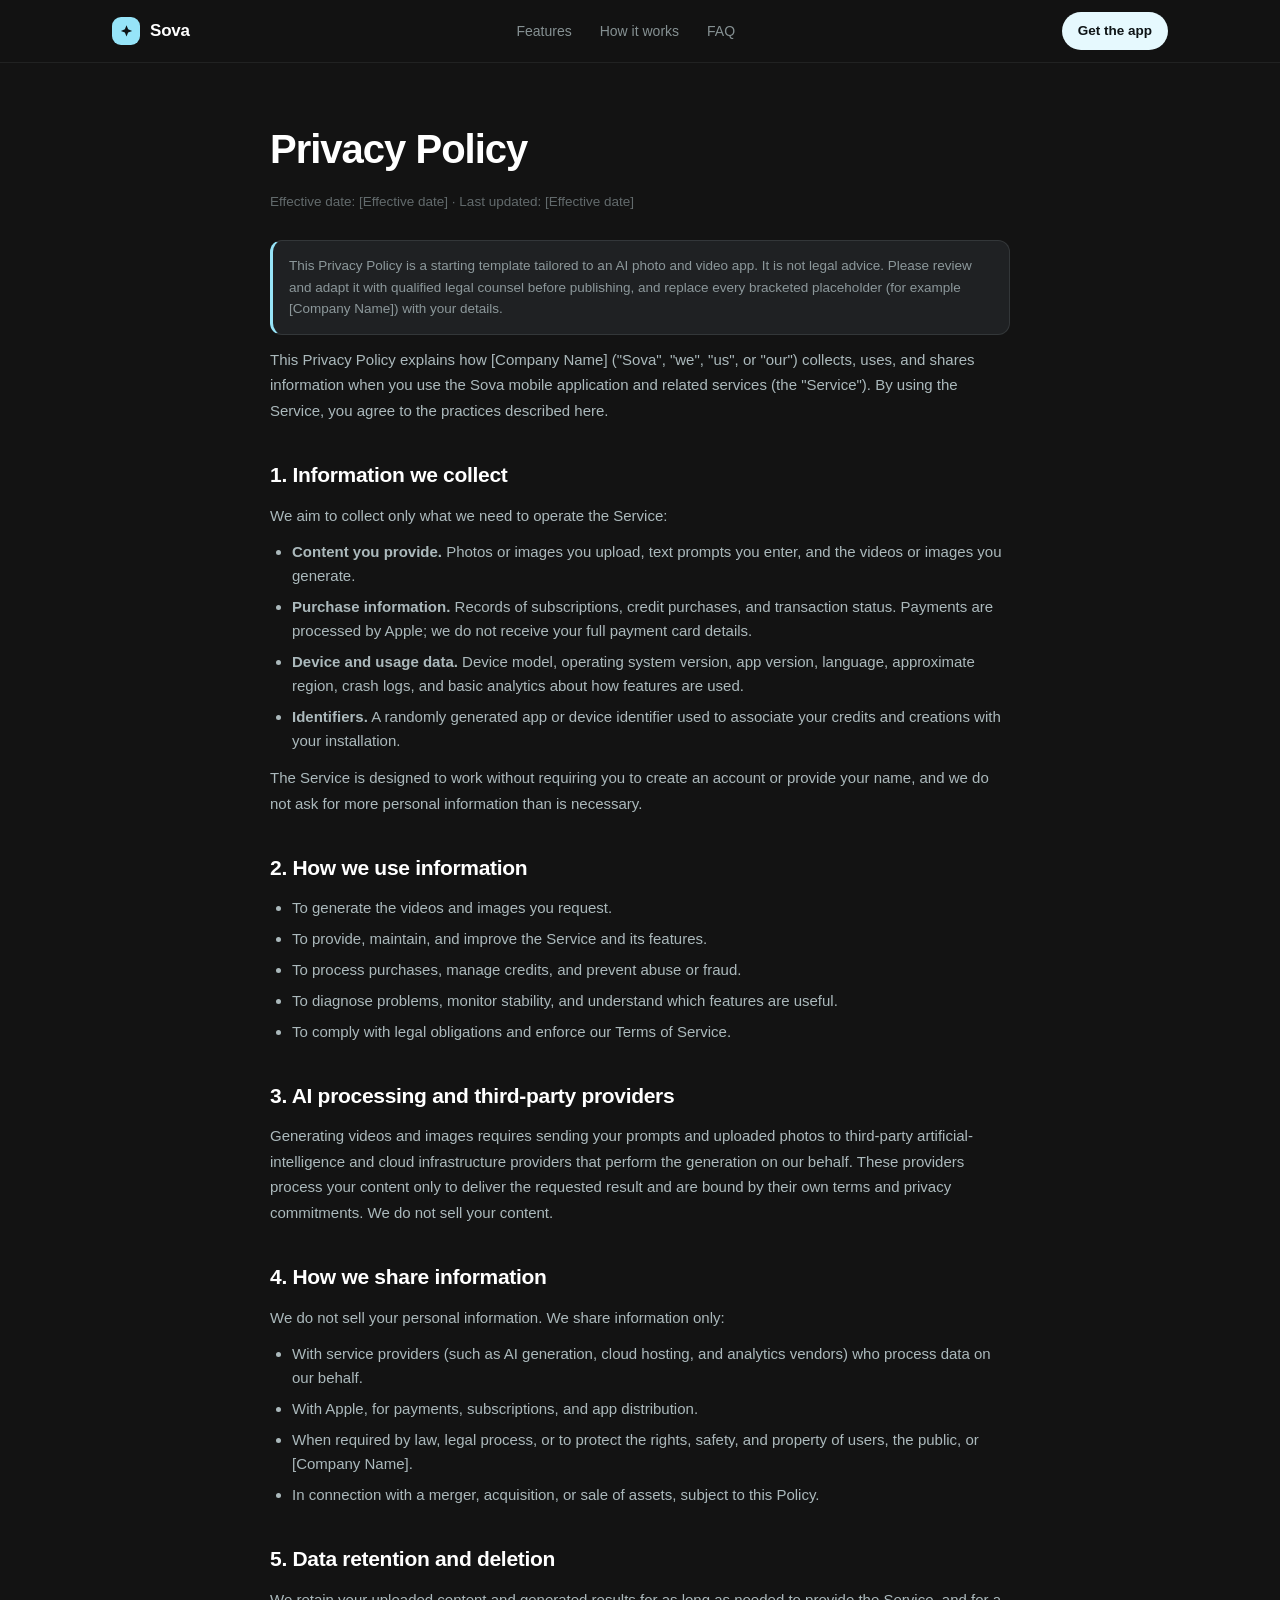
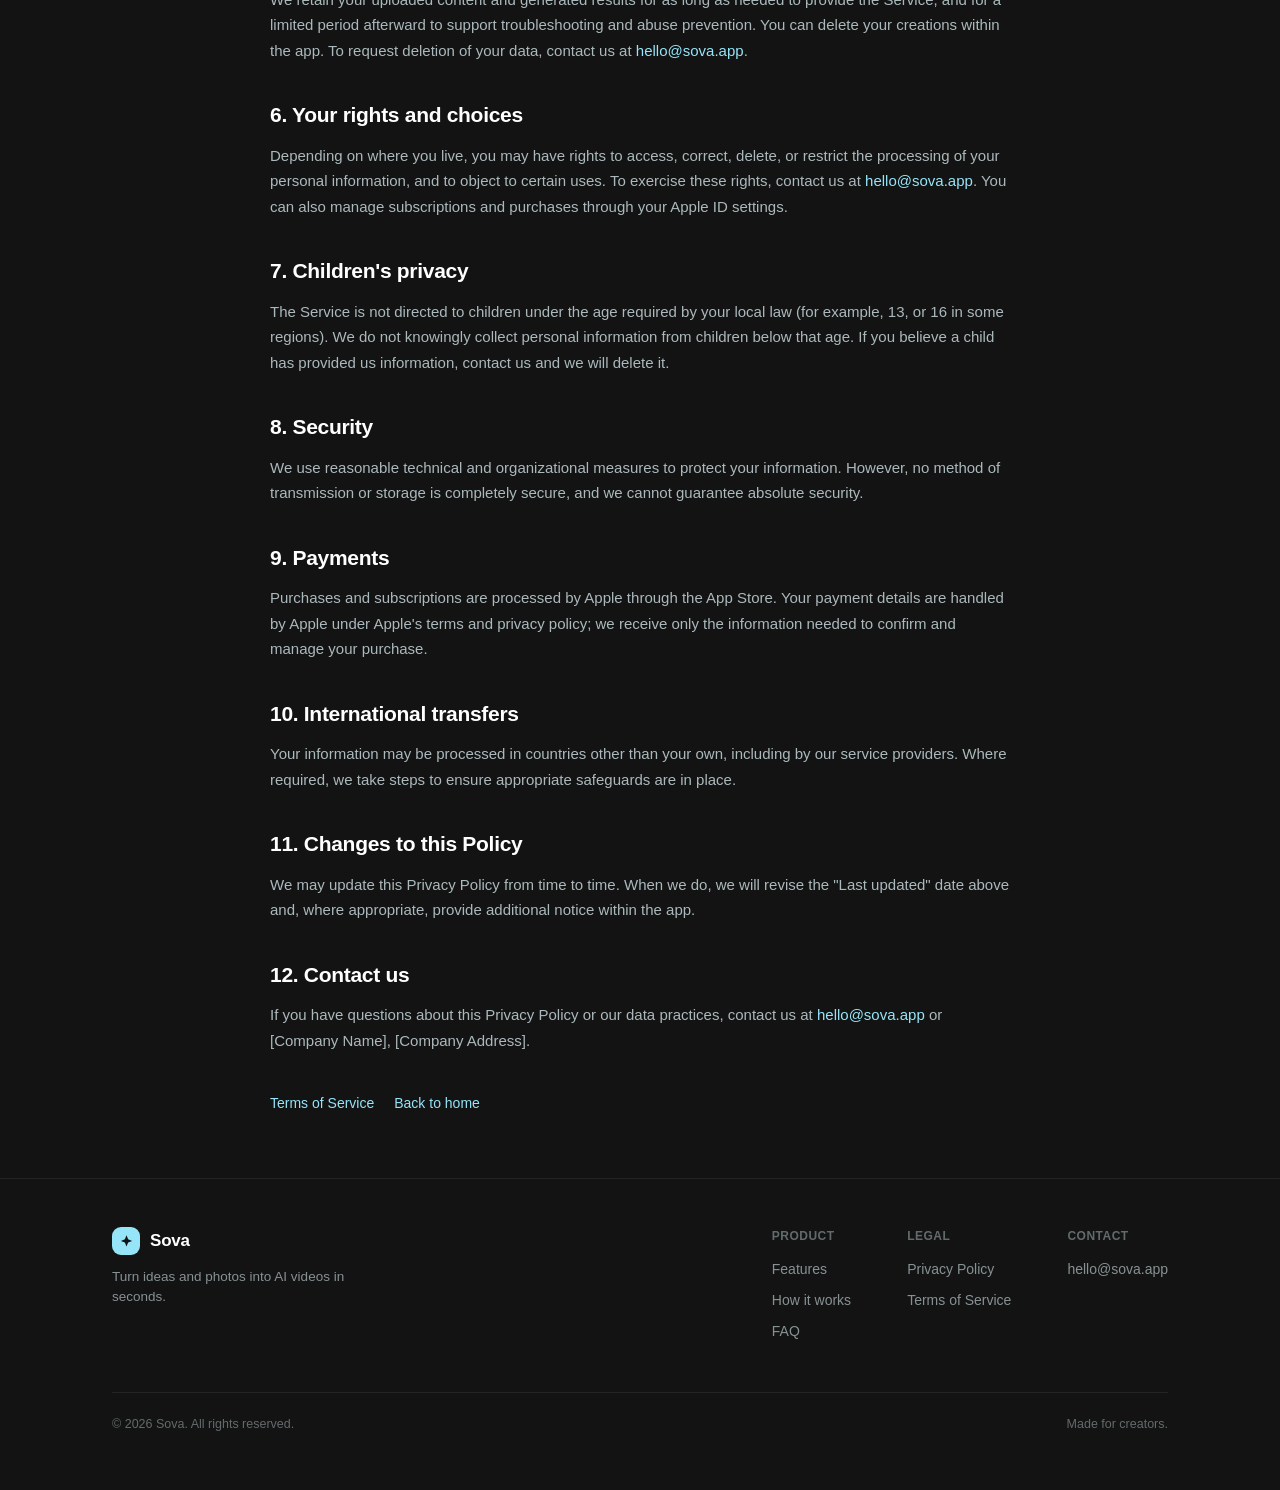
==== privacy.html @ a50238c9 "Add Sova marketing landing page with privacy and terms Static HTML/CSS landing site for the Sova AI " ====
<!DOCTYPE html>
<html lang="en">
<head>
<meta charset="UTF-8">
<meta name="viewport" content="width=device-width, initial-scale=1.0">
<title>Privacy Policy — Sova</title>
<meta name="description" content="How Sova collects, uses and protects your information.">
<link rel="stylesheet" href="styles.css">
</head>
<body>

<header class="nav">
  <div class="wrap nav-inner">
    <a class="brand" href="index.html" aria-label="Sova home">
      <span class="logo" aria-hidden="true"><svg viewBox="0 0 24 24" fill="none"><path d="M12 2l2.6 6.4L21 11l-6.4 2.6L12 20l-2.6-6.4L3 11l6.4-2.6L12 2z" fill="currentColor"/></svg></span>
      <b>Sova</b>
    </a>
    <nav class="nav-links" aria-label="Primary">
      <a href="index.html#features">Features</a>
      <a href="index.html#how">How it works</a>
      <a href="index.html#faq">FAQ</a>
    </nav>
    <a class="btn btn-primary btn-sm" href="index.html#download">Get the app</a>
  </div>
</header>

<section class="legal">
  <div class="wrap">
    <article class="legal-doc">
      <h1>Privacy Policy</h1>
      <p class="meta">Effective date: [Effective date] · Last updated: [Effective date]</p>

      <div class="legal-note">
        This Privacy Policy is a starting template tailored to an AI photo and video app. It is
        not legal advice. Please review and adapt it with qualified legal counsel before publishing,
        and replace every bracketed placeholder (for example [Company Name]) with your details.
      </div>

      <p>This Privacy Policy explains how [Company Name] ("Sova", "we", "us", or "our") collects,
        uses, and shares information when you use the Sova mobile application and related services
        (the "Service"). By using the Service, you agree to the practices described here.</p>

      <h2>1. Information we collect</h2>
      <p>We aim to collect only what we need to operate the Service:</p>
      <ul>
        <li><b>Content you provide.</b> Photos or images you upload, text prompts you enter, and the
          videos or images you generate.</li>
        <li><b>Purchase information.</b> Records of subscriptions, credit purchases, and transaction
          status. Payments are processed by Apple; we do not receive your full payment card details.</li>
        <li><b>Device and usage data.</b> Device model, operating system version, app version,
          language, approximate region, crash logs, and basic analytics about how features are used.</li>
        <li><b>Identifiers.</b> A randomly generated app or device identifier used to associate your
          credits and creations with your installation.</li>
      </ul>
      <p>The Service is designed to work without requiring you to create an account or provide your
        name, and we do not ask for more personal information than is necessary.</p>

      <h2>2. How we use information</h2>
      <ul>
        <li>To generate the videos and images you request.</li>
        <li>To provide, maintain, and improve the Service and its features.</li>
        <li>To process purchases, manage credits, and prevent abuse or fraud.</li>
        <li>To diagnose problems, monitor stability, and understand which features are useful.</li>
        <li>To comply with legal obligations and enforce our Terms of Service.</li>
      </ul>

      <h2>3. AI processing and third-party providers</h2>
      <p>Generating videos and images requires sending your prompts and uploaded photos to
        third-party artificial-intelligence and cloud infrastructure providers that perform the
        generation on our behalf. These providers process your content only to deliver the requested
        result and are bound by their own terms and privacy commitments. We do not sell your content.</p>

      <h2>4. How we share information</h2>
      <p>We do not sell your personal information. We share information only:</p>
      <ul>
        <li>With service providers (such as AI generation, cloud hosting, and analytics vendors) who
          process data on our behalf.</li>
        <li>With Apple, for payments, subscriptions, and app distribution.</li>
        <li>When required by law, legal process, or to protect the rights, safety, and property of
          users, the public, or [Company Name].</li>
        <li>In connection with a merger, acquisition, or sale of assets, subject to this Policy.</li>
      </ul>

      <h2>5. Data retention and deletion</h2>
      <p>We retain your uploaded content and generated results for as long as needed to provide the
        Service, and for a limited period afterward to support troubleshooting and abuse prevention.
        You can delete your creations within the app. To request deletion of your data, contact us at
        <a href="mailto:hello@sova.app">hello@sova.app</a>.</p>

      <h2>6. Your rights and choices</h2>
      <p>Depending on where you live, you may have rights to access, correct, delete, or restrict the
        processing of your personal information, and to object to certain uses. To exercise these
        rights, contact us at <a href="mailto:hello@sova.app">hello@sova.app</a>. You can also manage
        subscriptions and purchases through your Apple ID settings.</p>

      <h2>7. Children's privacy</h2>
      <p>The Service is not directed to children under the age required by your local law (for example,
        13, or 16 in some regions). We do not knowingly collect personal information from children
        below that age. If you believe a child has provided us information, contact us and we will
        delete it.</p>

      <h2>8. Security</h2>
      <p>We use reasonable technical and organizational measures to protect your information. However,
        no method of transmission or storage is completely secure, and we cannot guarantee absolute
        security.</p>

      <h2>9. Payments</h2>
      <p>Purchases and subscriptions are processed by Apple through the App Store. Your payment
        details are handled by Apple under Apple's terms and privacy policy; we receive only the
        information needed to confirm and manage your purchase.</p>

      <h2>10. International transfers</h2>
      <p>Your information may be processed in countries other than your own, including by our service
        providers. Where required, we take steps to ensure appropriate safeguards are in place.</p>

      <h2>11. Changes to this Policy</h2>
      <p>We may update this Privacy Policy from time to time. When we do, we will revise the
        "Last updated" date above and, where appropriate, provide additional notice within the app.</p>

      <h2>12. Contact us</h2>
      <p>If you have questions about this Privacy Policy or our data practices, contact us at
        <a href="mailto:hello@sova.app">hello@sova.app</a> or [Company Name], [Company Address].</p>

      <div class="legal-foot-links">
        <a href="terms.html">Terms of Service</a>
        <a href="index.html">Back to home</a>
      </div>
    </article>
  </div>
</section>

<footer class="footer">
  <div class="wrap">
    <div class="footer-grid">
      <div>
        <a class="brand" href="index.html">
          <span class="logo" aria-hidden="true"><svg viewBox="0 0 24 24" fill="none"><path d="M12 2l2.6 6.4L21 11l-6.4 2.6L12 20l-2.6-6.4L3 11l6.4-2.6L12 2z" fill="currentColor"/></svg></span>
          <b>Sova</b>
        </a>
        <p class="ftagline">Turn ideas and photos into AI videos in seconds.</p>
      </div>
      <div class="footer-links">
        <div class="footer-col">
          <h4>Product</h4>
          <a href="index.html#features">Features</a>
          <a href="index.html#how">How it works</a>
          <a href="index.html#faq">FAQ</a>
        </div>
        <div class="footer-col">
          <h4>Legal</h4>
          <a href="privacy.html">Privacy Policy</a>
          <a href="terms.html">Terms of Service</a>
        </div>
        <div class="footer-col">
          <h4>Contact</h4>
          <a href="mailto:hello@sova.app">hello@sova.app</a>
        </div>
      </div>
    </div>
    <div class="footer-bottom">
      <span>© 2026 Sova. All rights reserved.</span>
      <span>Made for creators.</span>
    </div>
  </div>
</footer>

</body>
</html>
---- styles.css ----
/* Sova — landing site styles
   Brand tokens lifted from the app mockups (mockups/sova-mockups.html).
   Only 3 brand colors: bg #131313, accent #96E4F8, CTA/secondary #E6F9FE.
   Solid colors, no gradients (one exception: the tile bottom scrim). */

:root {
  --bg: #131313;
  --bg-2: #0C0D0E;
  --cta: #E6F9FE;          /* CTA fills / secondary */
  --cta-ink: #0E1416;      /* dark text on light CTA */
  --accent: #96E4F8;       /* active / highlight / accent only */
  --surface: #1F2123;
  --surface-2: #26282B;
  --hair: rgba(230, 249, 254, 0.10);
  --hair-2: rgba(230, 249, 254, 0.07);
  --text: #FFFFFF;
  --dim: rgba(230, 249, 254, 0.55);
  --dim-2: rgba(230, 249, 254, 0.38);
  --val: rgba(230, 249, 254, 0.72);
  --seg-on: rgba(230, 249, 254, 0.14);
  --font: -apple-system, "SF Pro Text", "SF Pro Display", "Segoe UI", Roboto, Helvetica, Arial, sans-serif;
  --maxw: 1100px;
}

* { box-sizing: border-box; margin: 0; padding: 0; }

html { scroll-behavior: smooth; }

body {
  font-family: var(--font);
  background: var(--bg);
  color: var(--text);
  -webkit-font-smoothing: antialiased;
  line-height: 1.5;
  overflow-x: hidden;
}

a { color: inherit; text-decoration: none; }

img { max-width: 100%; display: block; }

.wrap { width: 100%; max-width: var(--maxw); margin: 0 auto; padding: 0 22px; }

/* ---------- top nav (glass) ---------- */
.nav {
  position: sticky;
  top: 0;
  z-index: 20;
  background: rgba(19, 19, 19, 0.72);
  backdrop-filter: blur(16px);
  -webkit-backdrop-filter: blur(16px);
  border-bottom: 1px solid var(--hair-2);
}
.nav-inner {
  display: flex;
  align-items: center;
  justify-content: space-between;
  height: 62px;
}
.brand { display: flex; align-items: center; gap: 10px; }
.logo {
  width: 28px; height: 28px;
  border-radius: 9px;
  background: var(--accent);
  display: flex; align-items: center; justify-content: center;
  flex: 0 0 auto;
}
.logo svg { width: 15px; height: 15px; color: var(--cta-ink); }
.brand b { font-size: 17px; font-weight: 700; letter-spacing: -0.2px; }
.nav-links { display: flex; align-items: center; gap: 28px; }
.nav-links a {
  font-size: 14px; font-weight: 500; color: var(--dim);
  transition: color 0.15s ease;
}
.nav-links a:hover { color: var(--text); }

.btn {
  display: inline-flex; align-items: center; justify-content: center; gap: 8px;
  font-family: inherit; font-weight: 700; border: 0; cursor: pointer;
  border-radius: 999px; white-space: nowrap;
}
.btn-sm { font-size: 13.5px; padding: 9px 16px; }
.btn-primary { background: var(--cta); color: var(--cta-ink); }
.btn-primary:hover { filter: brightness(1.04); }
.btn-ghost {
  background: transparent; color: var(--text);
  border: 1px solid var(--hair);
}
.btn-ghost:hover { background: var(--surface); }

/* App Store style download button */
.btn-store {
  display: inline-flex; align-items: center; gap: 11px;
  background: var(--cta); color: var(--cta-ink);
  border-radius: 16px; padding: 12px 22px; font-family: inherit; cursor: pointer;
}
.btn-store svg { width: 24px; height: 24px; flex: 0 0 auto; }
.btn-store .st { text-align: left; line-height: 1.15; }
.btn-store .st small { display: block; font-size: 10.5px; font-weight: 600; opacity: 0.7; }
.btn-store .st b { font-size: 17px; font-weight: 700; letter-spacing: -0.2px; }
.btn-store:hover { filter: brightness(1.04); }

/* ---------- hero ---------- */
.hero { padding: 70px 0 40px; }
.hero-grid {
  display: grid;
  grid-template-columns: 1.05fr 0.95fr;
  gap: 48px;
  align-items: center;
}
.eyebrow {
  display: inline-flex; align-items: center; gap: 8px;
  font-size: 12.5px; font-weight: 600; letter-spacing: 0.2px;
  color: var(--accent);
  background: rgba(150, 228, 248, 0.10);
  border: 1px solid rgba(150, 228, 248, 0.22);
  padding: 6px 13px; border-radius: 999px;
  margin-bottom: 22px;
}
.eyebrow i { width: 6px; height: 6px; border-radius: 50%; background: var(--accent); }
.hero h1 {
  font-size: 54px; font-weight: 700; letter-spacing: -1.4px; line-height: 1.05;
}
.hero h1 .hl { color: var(--accent); }
.hero .lead {
  font-size: 18px; color: var(--dim); margin-top: 20px; max-width: 480px; line-height: 1.55;
}
.hero-actions { display: flex; align-items: center; gap: 14px; margin-top: 32px; flex-wrap: wrap; }
.btn-lg { font-size: 15.5px; padding: 14px 24px; }
.hero-note { font-size: 12.5px; color: var(--dim-2); margin-top: 18px; }

/* ---------- phone mock ---------- */
.phone-stage { display: flex; justify-content: center; }
.phone {
  width: 290px; height: 600px;
  background: var(--bg);
  border-radius: 42px;
  border: 9px solid #000;
  outline: 1px solid #2a2d31;
  position: relative; overflow: hidden;
  display: flex; flex-direction: column;
  box-shadow: 0 40px 80px rgba(0, 0, 0, 0.55);
}
.p-sb {
  height: 34px; flex: 0 0 auto;
  display: flex; align-items: center; justify-content: space-between;
  padding: 0 22px; font-size: 11.5px; font-weight: 600; color: #fff;
}
.p-sb i { width: 15px; height: 8px; border: 1px solid rgba(255,255,255,.6); border-radius: 2px; }
.p-head {
  display: flex; align-items: center; justify-content: space-between;
  padding: 4px 15px 12px;
}
.p-brand { display: flex; align-items: center; gap: 8px; }
.p-logo { width: 22px; height: 22px; border-radius: 7px; background: var(--accent);
  display: flex; align-items: center; justify-content: center; }
.p-logo svg { width: 12px; height: 12px; color: var(--cta-ink); }
.p-brand b { font-size: 15px; font-weight: 700; color: #fff; }
.p-credit {
  display: flex; align-items: center; gap: 5px;
  background: rgba(28,30,33,.55); backdrop-filter: blur(12px);
  border: 1px solid rgba(230,249,254,.14);
  padding: 5px 11px 5px 9px; border-radius: 999px;
  font-size: 12.5px; font-weight: 600; color: #fff;
}
.p-credit svg { width: 12px; height: 12px; color: var(--accent); }
.p-body { flex: 1 1 auto; overflow: hidden; padding: 0 14px; }

.p-banner {
  position: relative; height: 188px; border-radius: 18px; overflow: hidden;
  background: #27343a;
}
.p-banner .nm {
  position: absolute; left: 0; right: 0; bottom: 0; padding: 28px 14px 13px;
  color: #fff; font-size: 16px; font-weight: 700;
  background: linear-gradient(to top, rgba(8,10,12,.85), rgba(8,10,12,.30) 55%, rgba(8,10,12,0));
}
.p-play {
  position: absolute; top: 50%; left: 50%; transform: translate(-50%,-50%);
  width: 48px; height: 48px; border-radius: 50%;
  background: rgba(14,16,18,.42); backdrop-filter: blur(3px);
  display: flex; align-items: center; justify-content: center;
}
.p-play svg { width: 18px; height: 18px; margin-left: 2px; color: #fff; }
.p-sectitle { font-size: 15px; font-weight: 700; color: #fff; margin: 16px 2px 10px; }
.p-row { display: flex; gap: 9px; }
.p-vcard {
  flex: 0 0 auto; width: 104px; height: 142px; border-radius: 14px;
  position: relative; overflow: hidden;
}
.p-vcard .nm {
  position: absolute; left: 0; right: 0; bottom: 0; padding: 20px 9px 8px;
  color: #fff; font-size: 11.5px; font-weight: 600;
  background: linear-gradient(to top, rgba(8,10,12,.82), rgba(8,10,12,0));
}
.p-tabbar {
  position: absolute; left: 14px; right: 14px; bottom: 12px; height: 50px;
  border-radius: 22px; background: rgba(30,32,35,.6); backdrop-filter: blur(20px);
  border: 1px solid rgba(230,249,254,.10);
  display: flex; align-items: center; justify-content: space-around;
}
.p-tab { display: flex; flex-direction: column; align-items: center; gap: 3px; color: var(--dim-2); }
.p-tab svg { width: 18px; height: 18px; }
.p-tab span { font-size: 9px; font-weight: 500; }
.p-tab.on { color: var(--accent); }

/* tile colors from the mockup */
.t1 { background: #2B2F34; } .t2 { background: #342E30; } .t3 { background: #27343a; }
.t4 { background: #34322a; } .t5 { background: #2f2a35; } .t6 { background: #2c352f; }

/* ---------- section scaffolding ---------- */
section { padding: 64px 0; }
.sec-head { max-width: 620px; margin: 0 auto 42px; text-align: center; }
.sec-head .kicker {
  font-size: 13px; font-weight: 600; color: var(--accent); letter-spacing: 0.4px;
  text-transform: uppercase; margin-bottom: 12px;
}
.sec-head h2 { font-size: 36px; font-weight: 700; letter-spacing: -0.8px; line-height: 1.1; }
.sec-head p { font-size: 16px; color: var(--dim); margin-top: 14px; }

/* ---------- features ---------- */
.features {
  display: grid; grid-template-columns: repeat(3, 1fr); gap: 16px;
}
.feature {
  background: var(--surface); border: 1px solid var(--hair);
  border-radius: 20px; padding: 24px;
}
.feature .ic {
  width: 44px; height: 44px; border-radius: 13px;
  background: var(--surface-2); border: 1px solid var(--hair);
  display: flex; align-items: center; justify-content: center; margin-bottom: 16px;
}
.feature .ic svg { width: 22px; height: 22px; color: var(--accent); }
.feature h3 { font-size: 17px; font-weight: 700; letter-spacing: -0.2px; }
.feature p { font-size: 14px; color: var(--dim); margin-top: 8px; line-height: 1.55; }

/* ---------- how it works ---------- */
.steps { display: grid; grid-template-columns: repeat(3, 1fr); gap: 16px; }
.step {
  background: var(--surface); border: 1px solid var(--hair);
  border-radius: 20px; padding: 26px 24px;
}
.step .n {
  width: 34px; height: 34px; border-radius: 10px;
  background: rgba(150,228,248,0.12); color: var(--accent);
  display: flex; align-items: center; justify-content: center;
  font-weight: 700; font-size: 15px; margin-bottom: 16px;
}
.step h3 { font-size: 17px; font-weight: 700; }
.step p { font-size: 14px; color: var(--dim); margin-top: 8px; line-height: 1.55; }

/* ---------- showcase strip ---------- */
.showcase-rail {
  display: flex; gap: 14px; overflow-x: auto; padding: 4px 22px 18px;
  scroll-snap-type: x mandatory; -webkit-overflow-scrolling: touch;
}
.showcase-rail::-webkit-scrollbar { height: 0; }
.show-tile {
  flex: 0 0 auto; width: 180px; height: 300px; border-radius: 20px;
  position: relative; overflow: hidden; scroll-snap-align: start;
}
.show-tile .nm {
  position: absolute; left: 0; right: 0; bottom: 0; padding: 34px 16px 15px;
  color: #fff; font-size: 16px; font-weight: 700;
  background: linear-gradient(to top, rgba(8,10,12,.85), rgba(8,10,12,.25) 60%, rgba(8,10,12,0));
}
.showcase-caption { text-align: center; font-size: 12.5px; color: var(--dim-2); margin-top: 4px; }

/* ---------- CTA band ---------- */
.cta-band {
  background: var(--surface); border: 1px solid var(--hair);
  border-radius: 28px; padding: 56px 32px; text-align: center;
}
.cta-band h2 { font-size: 34px; font-weight: 700; letter-spacing: -0.8px; line-height: 1.12; }
.cta-band p { font-size: 16px; color: var(--dim); margin: 14px auto 28px; max-width: 460px; }
.cta-band .actions { display: flex; justify-content: center; }

/* ---------- footer ---------- */
.footer { border-top: 1px solid var(--hair-2); padding: 48px 0 56px; margin-top: 40px; }
.footer-grid { display: flex; justify-content: space-between; align-items: flex-start; gap: 32px; flex-wrap: wrap; }
.footer .ftagline { font-size: 13.5px; color: var(--dim); margin-top: 12px; max-width: 280px; }
.footer-links { display: flex; gap: 56px; flex-wrap: wrap; }
.footer-col h4 { font-size: 12px; text-transform: uppercase; letter-spacing: 0.5px; color: var(--dim-2); margin-bottom: 14px; }
.footer-col a { display: block; font-size: 14px; color: var(--dim); margin-bottom: 10px; transition: color 0.15s ease; }
.footer-col a:hover { color: var(--text); }
.footer-bottom {
  margin-top: 40px; padding-top: 22px; border-top: 1px solid var(--hair-2);
  display: flex; justify-content: space-between; gap: 16px; flex-wrap: wrap;
  font-size: 12.5px; color: var(--dim-2);
}

/* ---------- legal (privacy / terms) ---------- */
.legal { padding: 56px 0 24px; }
.legal-doc { max-width: 740px; margin: 0 auto; }
.legal-doc h1 { font-size: 40px; font-weight: 700; letter-spacing: -1px; }
.legal-doc .meta { font-size: 13.5px; color: var(--dim-2); margin-top: 12px; }
.legal-note {
  background: var(--surface); border: 1px solid var(--hair);
  border-left: 3px solid var(--accent);
  border-radius: 12px; padding: 14px 16px; margin: 26px 0 8px;
  font-size: 13.5px; color: var(--dim); line-height: 1.6;
}
.legal-doc h2 { font-size: 21px; font-weight: 700; letter-spacing: -0.3px; margin: 36px 0 12px; }
.legal-doc p { font-size: 15px; color: var(--val); margin: 12px 0; line-height: 1.7; }
.legal-doc ul { margin: 12px 0 12px 22px; }
.legal-doc li { font-size: 15px; color: var(--val); margin: 7px 0; line-height: 1.6; }
.legal-doc a { color: var(--accent); }
.legal-doc a:hover { text-decoration: underline; }
.legal-foot-links { margin-top: 40px; display: flex; gap: 20px; flex-wrap: wrap; font-size: 14px; }
.legal-foot-links a { color: var(--accent); }

/* ---------- responsive ---------- */
@media (max-width: 900px) {
  .hero-grid { grid-template-columns: 1fr; gap: 40px; }
  .hero { padding: 48px 0 24px; }
  .hero h1 { font-size: 42px; }
  .phone-stage { order: -1; }
  .features { grid-template-columns: repeat(2, 1fr); }
  .steps { grid-template-columns: 1fr; }
}
@media (max-width: 680px) {
  .nav-links { display: none; }
  .hero h1 { font-size: 34px; letter-spacing: -1px; }
  .hero .lead { font-size: 16px; }
  .sec-head h2 { font-size: 28px; }
  .features { grid-template-columns: 1fr; }
  section { padding: 48px 0; }
  .cta-band { padding: 40px 22px; }
  .cta-band h2 { font-size: 26px; }
  .legal-doc h1 { font-size: 30px; }
}
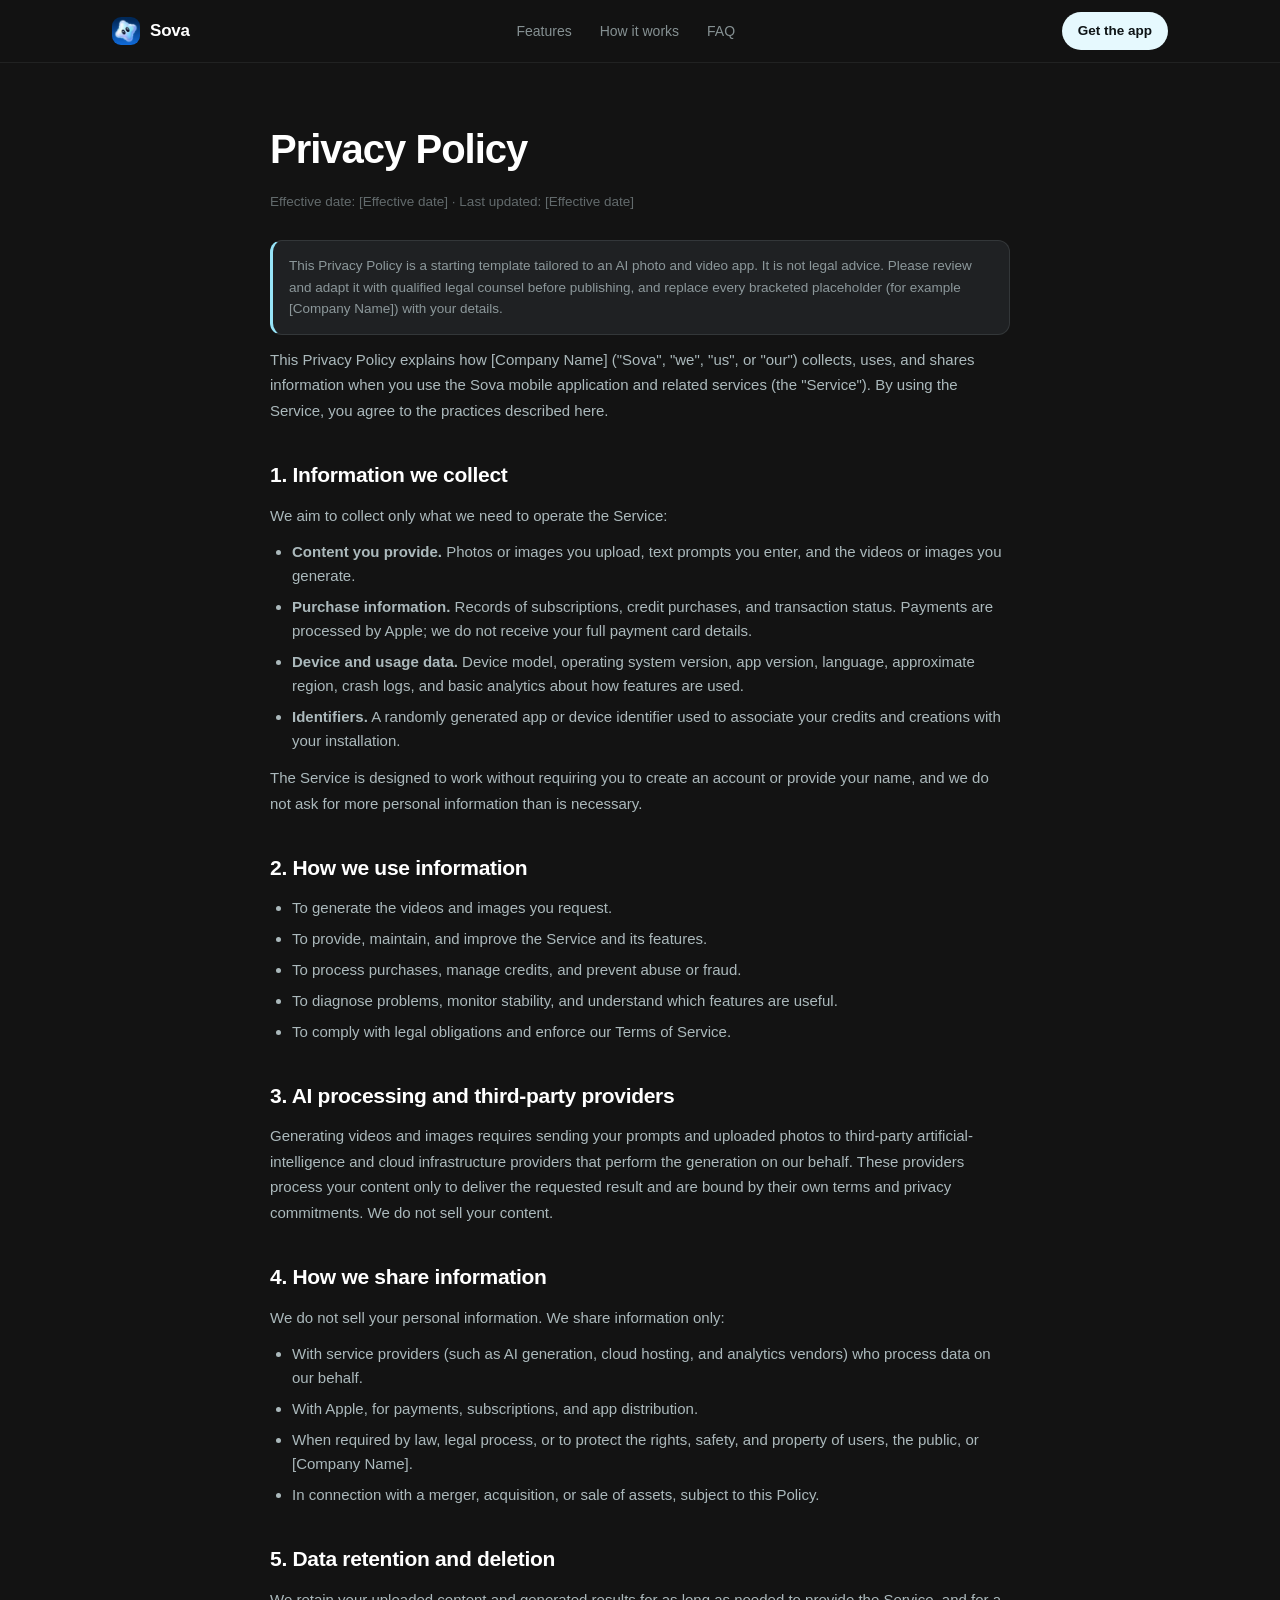
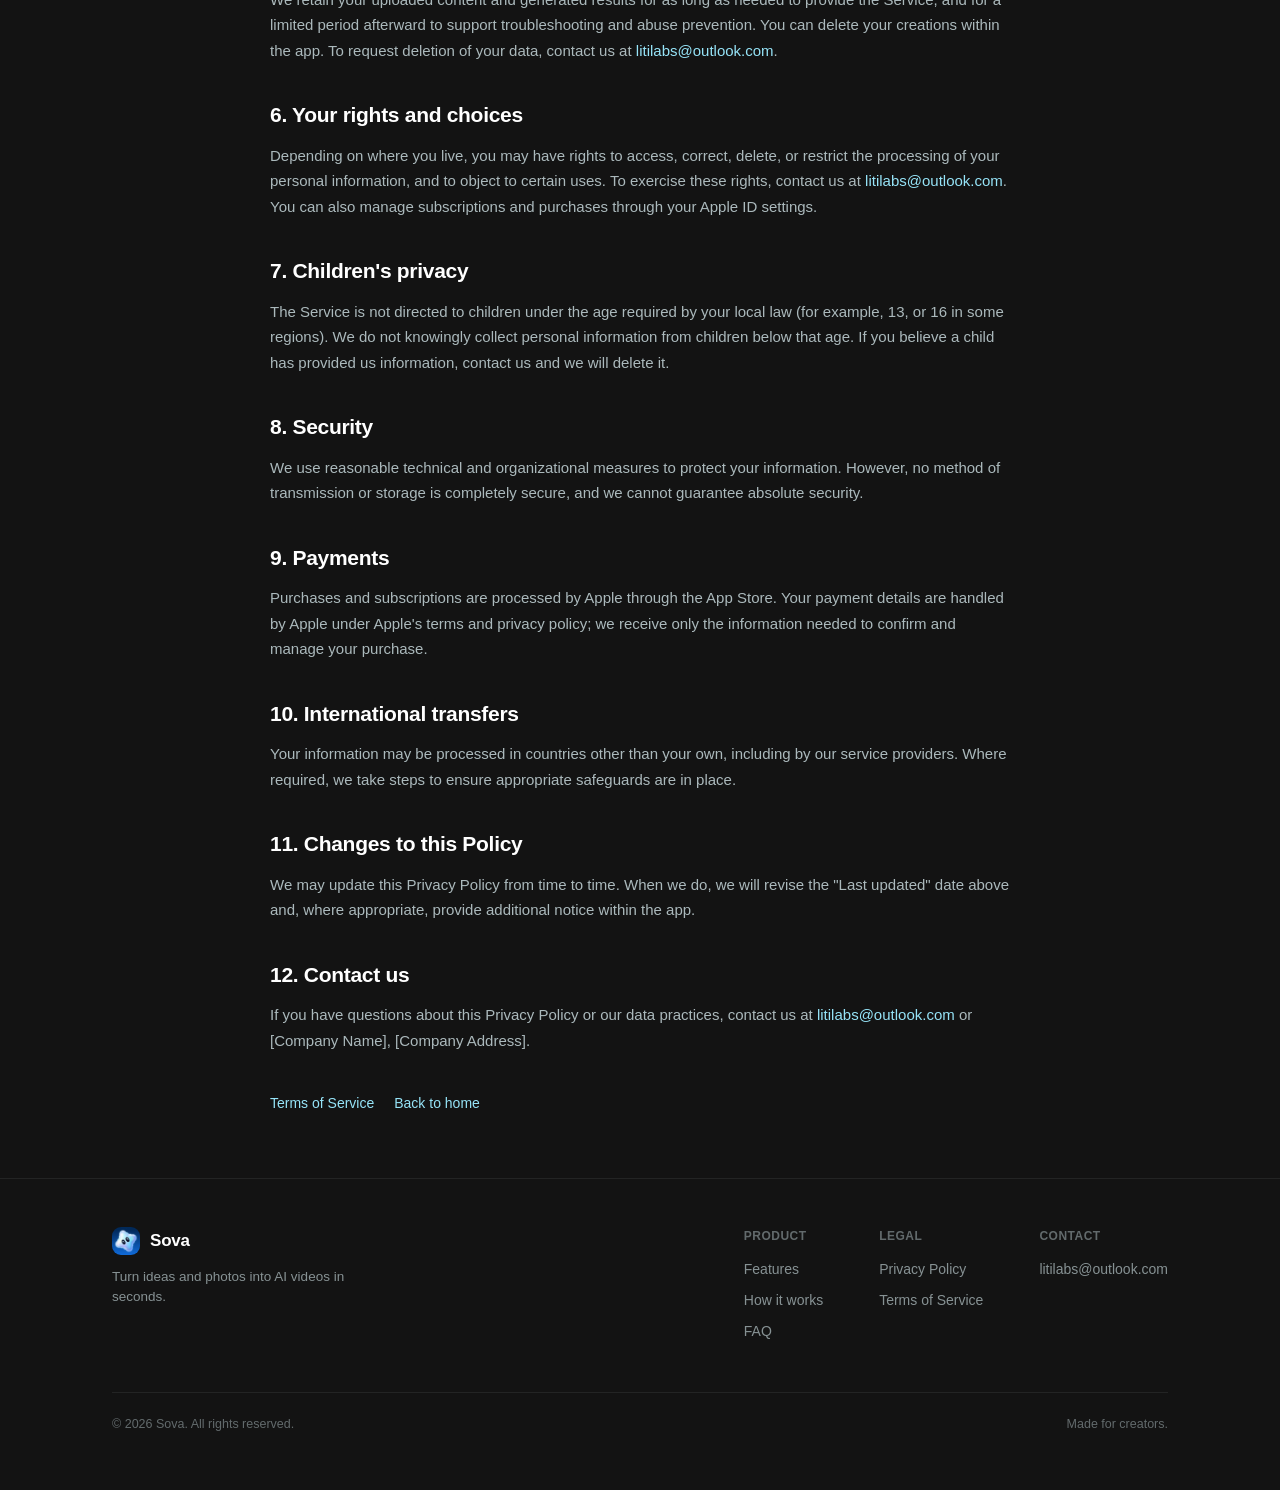
==== commit df7e24dc: "Use real app screenshots, app icon, and update contact email - Replace blank CSS demo phone + showca" ====
--- a/privacy.html
+++ b/privacy.html
@@ -5,6 +5,8 @@
 <meta name="viewport" content="width=device-width, initial-scale=1.0">
 <title>Privacy Policy — Sova</title>
 <meta name="description" content="How Sova collects, uses and protects your information.">
+<link rel="icon" type="image/png" href="assets/favicon.png">
+<link rel="apple-touch-icon" href="assets/apple-touch-icon.png">
 <link rel="stylesheet" href="styles.css">
 </head>
 <body>
@@ -12,7 +14,7 @@
 <header class="nav">
   <div class="wrap nav-inner">
     <a class="brand" href="index.html" aria-label="Sova home">
-      <span class="logo" aria-hidden="true"><svg viewBox="0 0 24 24" fill="none"><path d="M12 2l2.6 6.4L21 11l-6.4 2.6L12 20l-2.6-6.4L3 11l6.4-2.6L12 2z" fill="currentColor"/></svg></span>
+      <span class="logo"><img src="assets/icon.png" alt="Sova app icon" width="28" height="28"></span>
       <b>Sova</b>
     </a>
     <nav class="nav-links" aria-label="Primary">
@@ -85,12 +87,12 @@
       <p>We retain your uploaded content and generated results for as long as needed to provide the
         Service, and for a limited period afterward to support troubleshooting and abuse prevention.
         You can delete your creations within the app. To request deletion of your data, contact us at
-        <a href="mailto:hello@sova.app">hello@sova.app</a>.</p>
+        <a href="mailto:litilabs@outlook.com">litilabs@outlook.com</a>.</p>
 
       <h2>6. Your rights and choices</h2>
       <p>Depending on where you live, you may have rights to access, correct, delete, or restrict the
         processing of your personal information, and to object to certain uses. To exercise these
-        rights, contact us at <a href="mailto:hello@sova.app">hello@sova.app</a>. You can also manage
+        rights, contact us at <a href="mailto:litilabs@outlook.com">litilabs@outlook.com</a>. You can also manage
         subscriptions and purchases through your Apple ID settings.</p>
 
       <h2>7. Children's privacy</h2>
@@ -119,7 +121,7 @@
 
       <h2>12. Contact us</h2>
       <p>If you have questions about this Privacy Policy or our data practices, contact us at
-        <a href="mailto:hello@sova.app">hello@sova.app</a> or [Company Name], [Company Address].</p>
+        <a href="mailto:litilabs@outlook.com">litilabs@outlook.com</a> or [Company Name], [Company Address].</p>
 
       <div class="legal-foot-links">
         <a href="terms.html">Terms of Service</a>
@@ -134,7 +136,7 @@
     <div class="footer-grid">
       <div>
         <a class="brand" href="index.html">
-          <span class="logo" aria-hidden="true"><svg viewBox="0 0 24 24" fill="none"><path d="M12 2l2.6 6.4L21 11l-6.4 2.6L12 20l-2.6-6.4L3 11l6.4-2.6L12 2z" fill="currentColor"/></svg></span>
+          <span class="logo"><img src="assets/icon.png" alt="Sova app icon" width="28" height="28"></span>
           <b>Sova</b>
         </a>
         <p class="ftagline">Turn ideas and photos into AI videos in seconds.</p>
@@ -153,7 +155,7 @@
         </div>
         <div class="footer-col">
           <h4>Contact</h4>
-          <a href="mailto:hello@sova.app">hello@sova.app</a>
+          <a href="mailto:litilabs@outlook.com">litilabs@outlook.com</a>
         </div>
       </div>
     </div>
--- a/styles.css
+++ b/styles.css
@@ -61,11 +61,10 @@
 .logo {
   width: 28px; height: 28px;
   border-radius: 9px;
-  background: var(--accent);
-  display: flex; align-items: center; justify-content: center;
+  overflow: hidden;
   flex: 0 0 auto;
 }
-.logo svg { width: 15px; height: 15px; color: var(--cta-ink); }
+.logo img { width: 100%; height: 100%; object-fit: cover; display: block; }
 .brand b { font-size: 17px; font-weight: 700; letter-spacing: -0.2px; }
 .nav-links { display: flex; align-items: center; gap: 28px; }
 .nav-links a {
@@ -129,8 +128,15 @@
 .btn-lg { font-size: 15.5px; padding: 14px 24px; }
 .hero-note { font-size: 12.5px; color: var(--dim-2); margin-top: 18px; }
 
-/* ---------- phone mock ---------- */
+/* ---------- hero screenshot ---------- */
 .phone-stage { display: flex; justify-content: center; }
+.hero-shot {
+  width: 300px; max-width: 100%; height: auto;
+  border-radius: 30px;
+  box-shadow: 0 40px 80px rgba(0, 0, 0, 0.55);
+}
+
+/* ---------- phone mock (legacy, unused) ---------- */
 .phone {
   width: 290px; height: 600px;
   background: var(--bg);
@@ -256,14 +262,10 @@
   scroll-snap-type: x mandatory; -webkit-overflow-scrolling: touch;
 }
 .showcase-rail::-webkit-scrollbar { height: 0; }
-.show-tile {
-  flex: 0 0 auto; width: 180px; height: 300px; border-radius: 20px;
-  position: relative; overflow: hidden; scroll-snap-align: start;
-}
-.show-tile .nm {
-  position: absolute; left: 0; right: 0; bottom: 0; padding: 34px 16px 15px;
-  color: #fff; font-size: 16px; font-weight: 700;
-  background: linear-gradient(to top, rgba(8,10,12,.85), rgba(8,10,12,.25) 60%, rgba(8,10,12,0));
+.show-shot {
+  flex: 0 0 auto; width: 220px; height: auto; border-radius: 22px;
+  scroll-snap-align: start;
+  box-shadow: 0 18px 40px rgba(0, 0, 0, 0.4);
 }
 .showcase-caption { text-align: center; font-size: 12.5px; color: var(--dim-2); margin-top: 4px; }
 
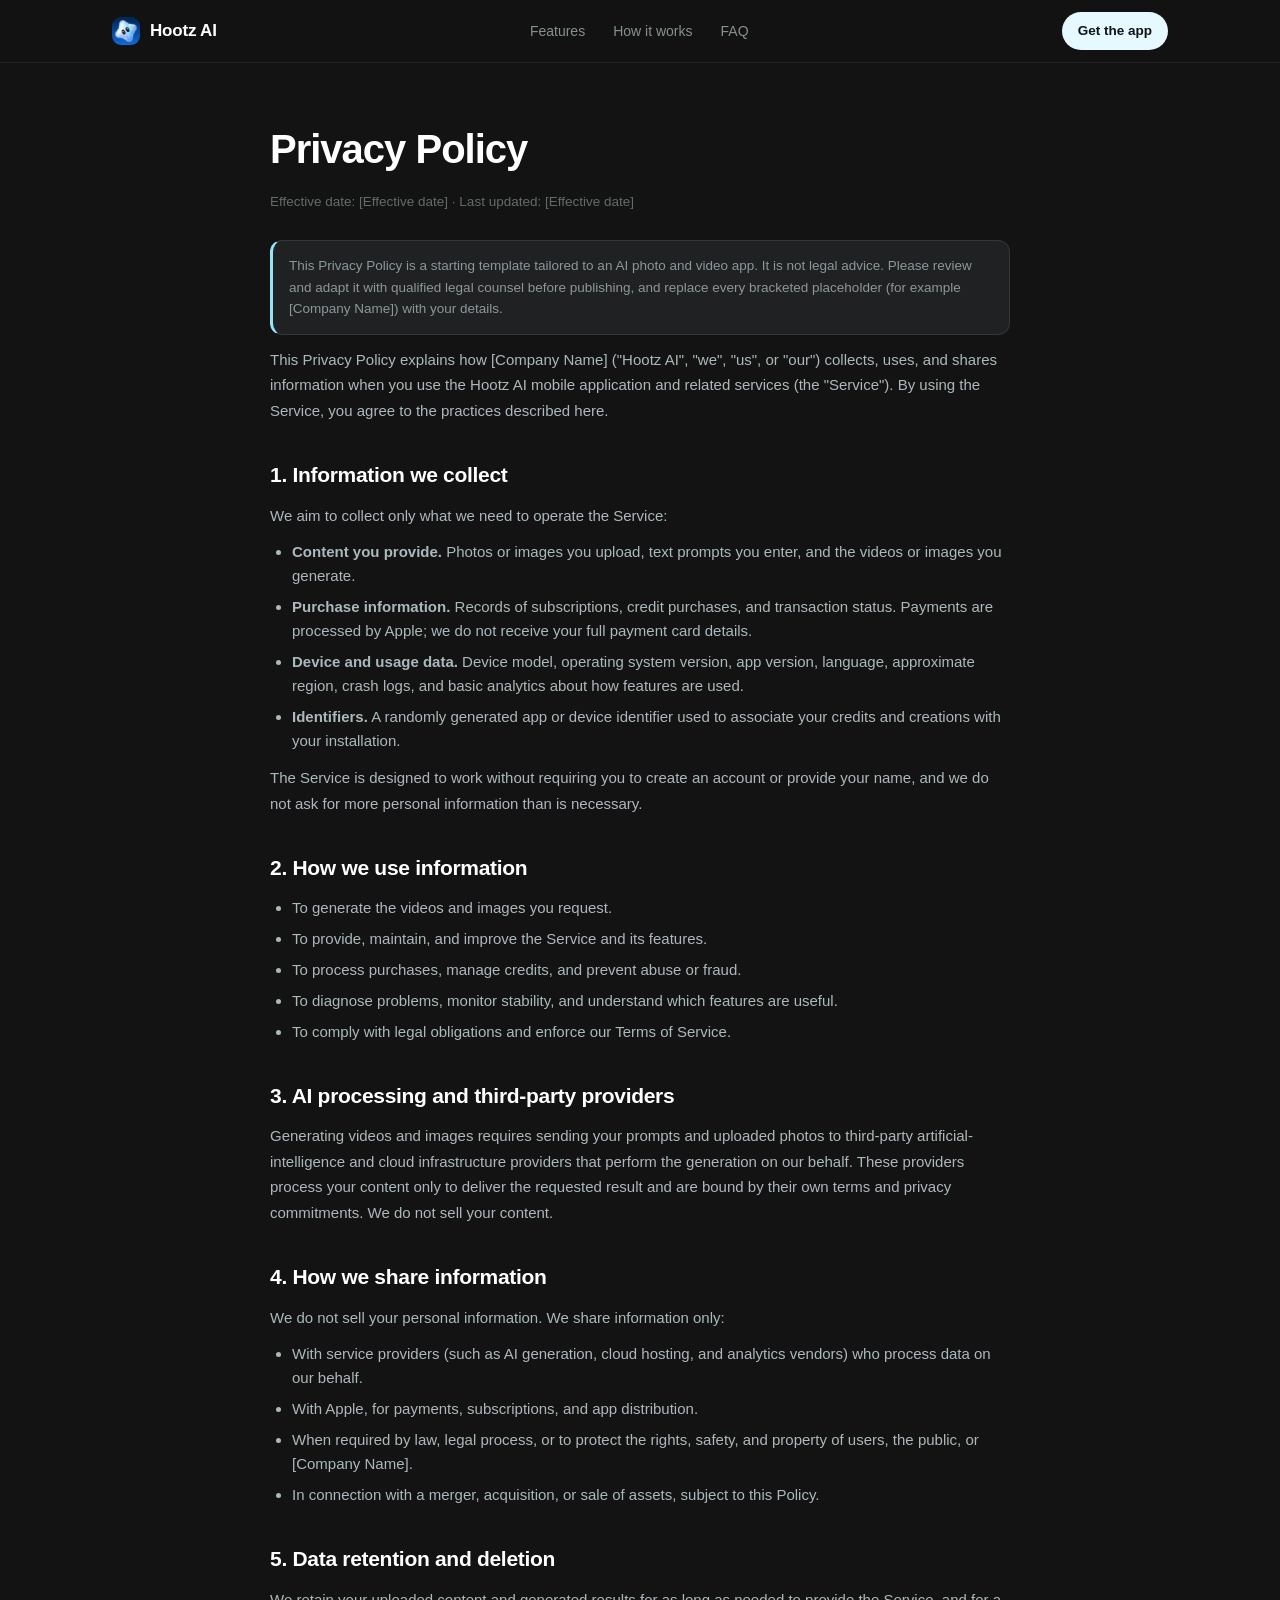
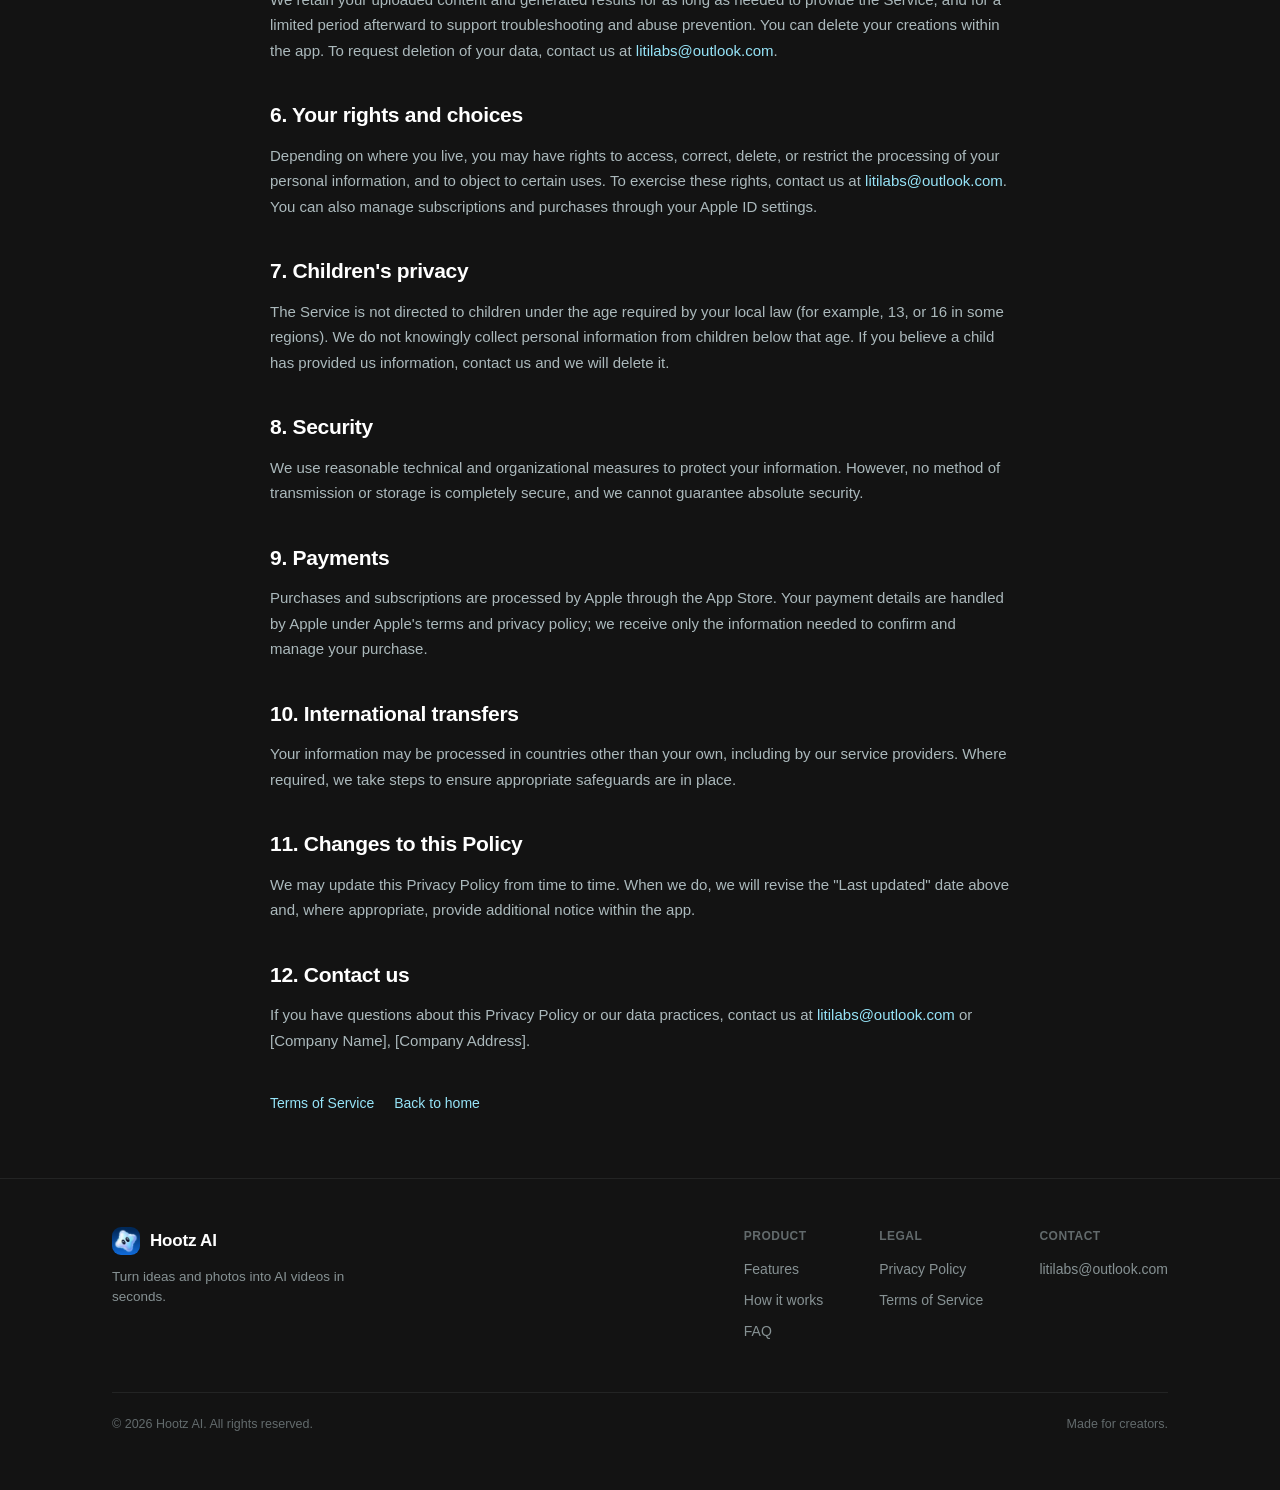
==== commit 0c83006e: "Rename app from Sova to Hootz AI across the site Co-Authored-By: Claude Fable 5 <noreply@anthropic.c" ====
--- a/privacy.html
+++ b/privacy.html
@@ -3,8 +3,8 @@
 <head>
 <meta charset="UTF-8">
 <meta name="viewport" content="width=device-width, initial-scale=1.0">
-<title>Privacy Policy — Sova</title>
-<meta name="description" content="How Sova collects, uses and protects your information.">
+<title>Privacy Policy — Hootz AI</title>
+<meta name="description" content="How Hootz AI collects, uses and protects your information.">
 <link rel="icon" type="image/png" href="assets/favicon.png">
 <link rel="apple-touch-icon" href="assets/apple-touch-icon.png">
 <link rel="stylesheet" href="styles.css">
@@ -13,9 +13,9 @@
 
 <header class="nav">
   <div class="wrap nav-inner">
-    <a class="brand" href="index.html" aria-label="Sova home">
-      <span class="logo"><img src="assets/icon.png" alt="Sova app icon" width="28" height="28"></span>
-      <b>Sova</b>
+    <a class="brand" href="index.html" aria-label="Hootz AI home">
+      <span class="logo"><img src="assets/icon.png" alt="Hootz AI app icon" width="28" height="28"></span>
+      <b>Hootz AI</b>
     </a>
     <nav class="nav-links" aria-label="Primary">
       <a href="index.html#features">Features</a>
@@ -38,8 +38,8 @@
         and replace every bracketed placeholder (for example [Company Name]) with your details.
       </div>
 
-      <p>This Privacy Policy explains how [Company Name] ("Sova", "we", "us", or "our") collects,
-        uses, and shares information when you use the Sova mobile application and related services
+      <p>This Privacy Policy explains how [Company Name] ("Hootz AI", "we", "us", or "our") collects,
+        uses, and shares information when you use the Hootz AI mobile application and related services
         (the "Service"). By using the Service, you agree to the practices described here.</p>
 
       <h2>1. Information we collect</h2>
@@ -136,8 +136,8 @@
     <div class="footer-grid">
       <div>
         <a class="brand" href="index.html">
-          <span class="logo"><img src="assets/icon.png" alt="Sova app icon" width="28" height="28"></span>
-          <b>Sova</b>
+          <span class="logo"><img src="assets/icon.png" alt="Hootz AI app icon" width="28" height="28"></span>
+          <b>Hootz AI</b>
         </a>
         <p class="ftagline">Turn ideas and photos into AI videos in seconds.</p>
       </div>
@@ -160,7 +160,7 @@
       </div>
     </div>
     <div class="footer-bottom">
-      <span>© 2026 Sova. All rights reserved.</span>
+      <span>© 2026 Hootz AI. All rights reserved.</span>
       <span>Made for creators.</span>
     </div>
   </div>
--- a/styles.css
+++ b/styles.css
@@ -1,5 +1,5 @@
-/* Sova — landing site styles
-   Brand tokens lifted from the app mockups (mockups/sova-mockups.html).
+/* Hootz AI — landing site styles
+   Brand tokens lifted from the app mockups.
    Only 3 brand colors: bg #131313, accent #96E4F8, CTA/secondary #E6F9FE.
    Solid colors, no gradients (one exception: the tile bottom scrim). */
 
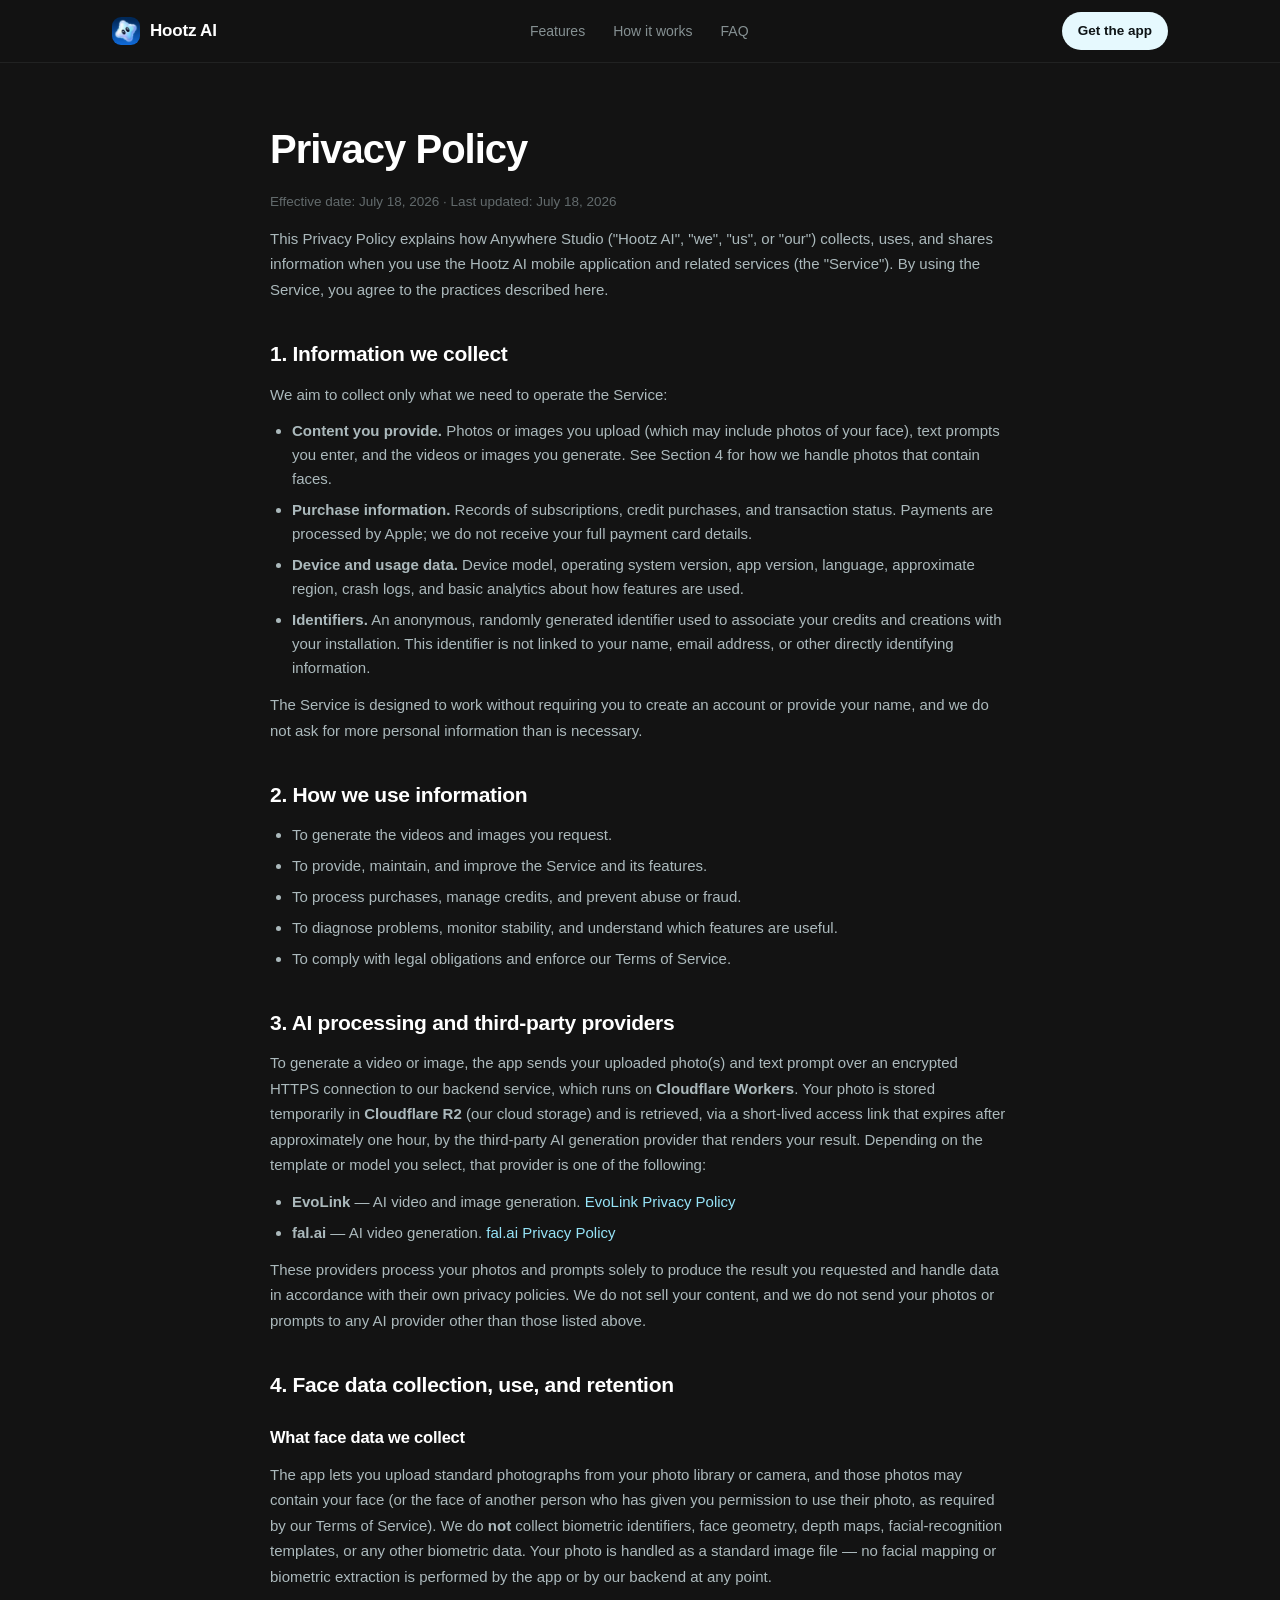
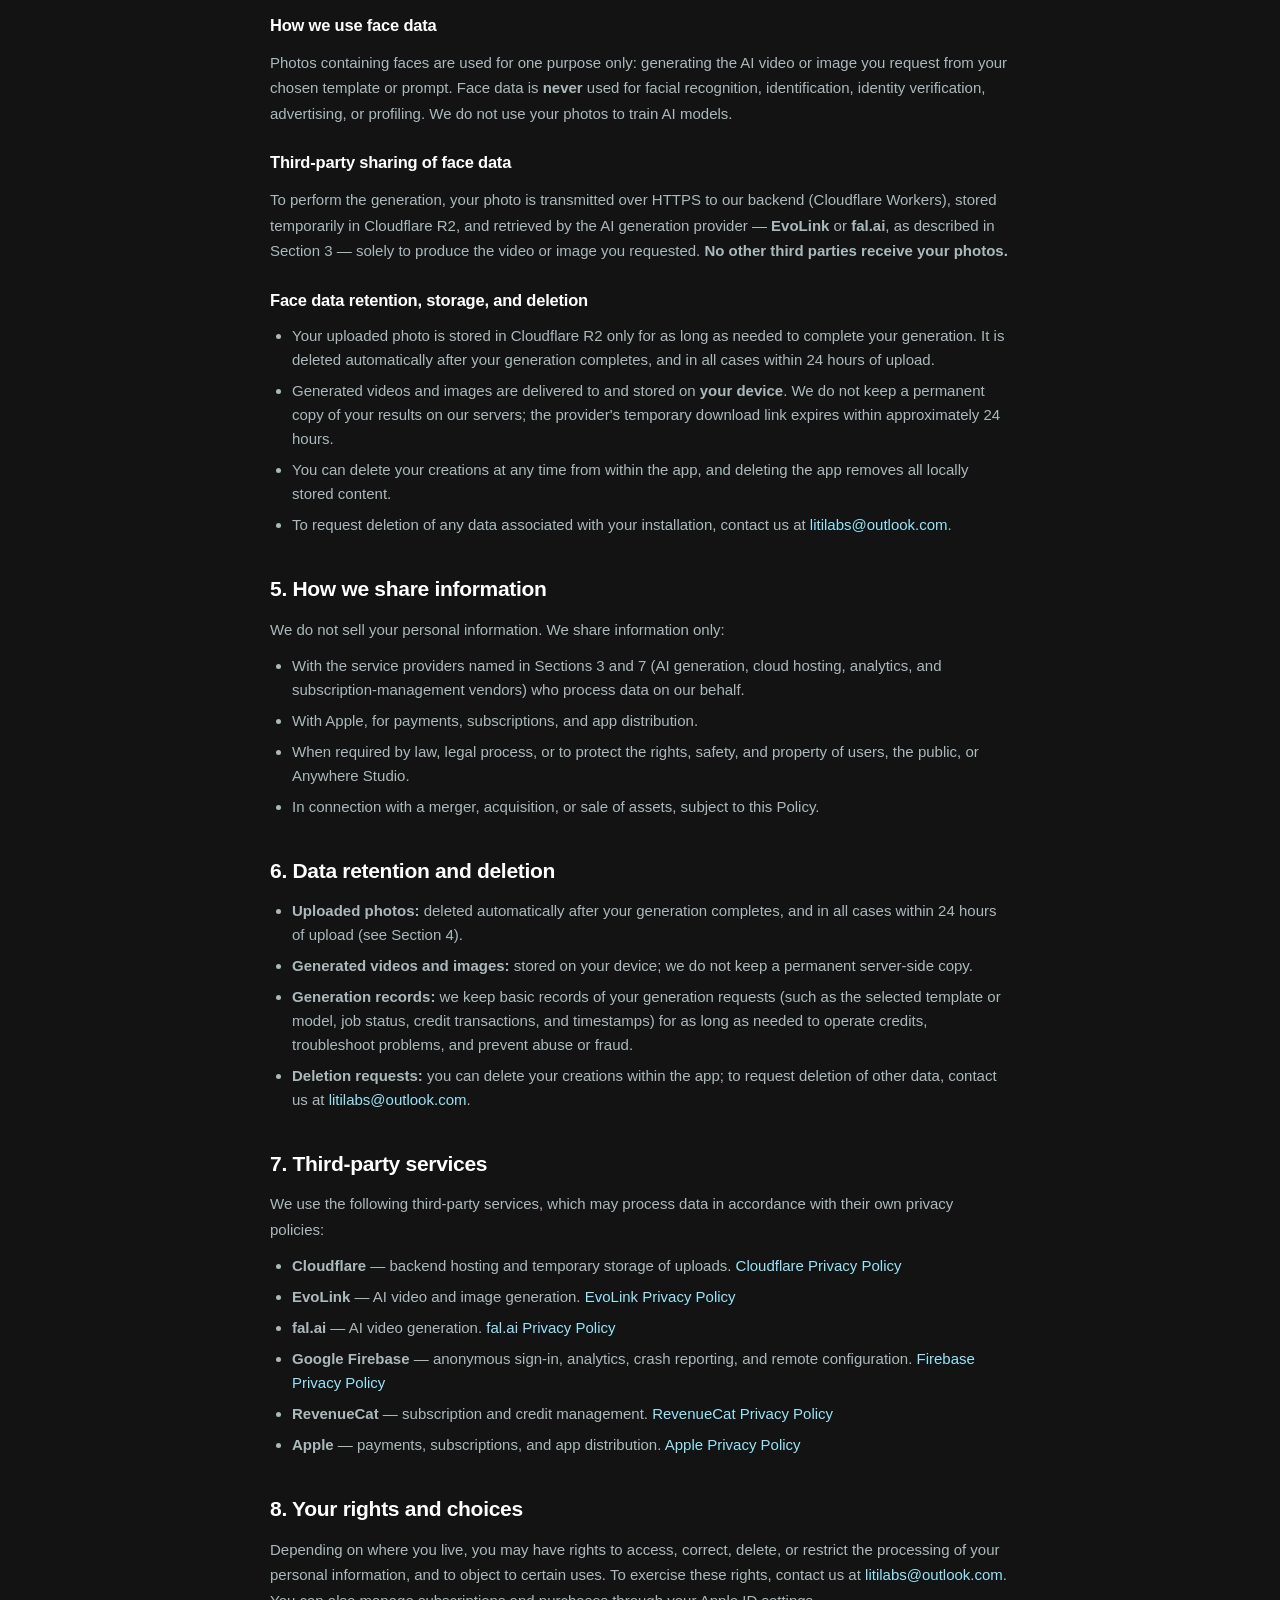
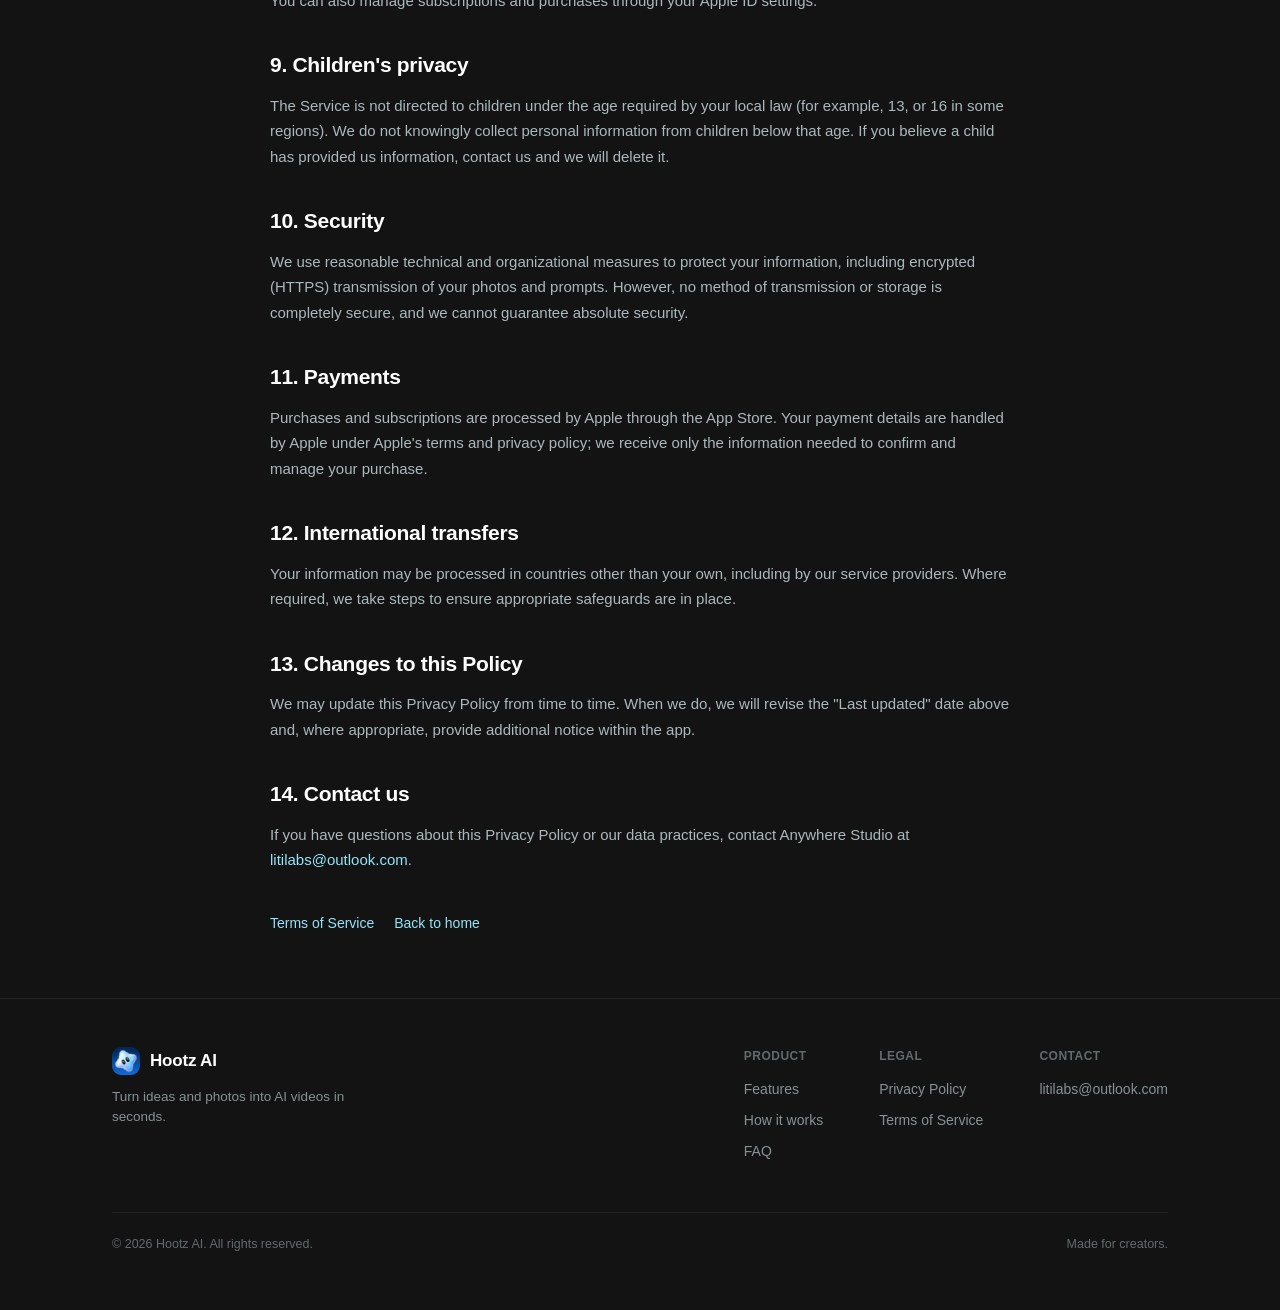
==== commit 7f78912c: "Update privacy policy with face data and third-party AI sections for Apple review Addresses App Revi" ====
--- a/privacy.html
+++ b/privacy.html
@@ -30,29 +30,25 @@
   <div class="wrap">
     <article class="legal-doc">
       <h1>Privacy Policy</h1>
-      <p class="meta">Effective date: [Effective date] · Last updated: [Effective date]</p>
-
-      <div class="legal-note">
-        This Privacy Policy is a starting template tailored to an AI photo and video app. It is
-        not legal advice. Please review and adapt it with qualified legal counsel before publishing,
-        and replace every bracketed placeholder (for example [Company Name]) with your details.
-      </div>
-
-      <p>This Privacy Policy explains how [Company Name] ("Hootz AI", "we", "us", or "our") collects,
+      <p class="meta">Effective date: July 18, 2026 · Last updated: July 18, 2026</p>
+
+      <p>This Privacy Policy explains how Anywhere Studio ("Hootz AI", "we", "us", or "our") collects,
         uses, and shares information when you use the Hootz AI mobile application and related services
         (the "Service"). By using the Service, you agree to the practices described here.</p>
 
       <h2>1. Information we collect</h2>
       <p>We aim to collect only what we need to operate the Service:</p>
       <ul>
-        <li><b>Content you provide.</b> Photos or images you upload, text prompts you enter, and the
-          videos or images you generate.</li>
+        <li><b>Content you provide.</b> Photos or images you upload (which may include photos of your
+          face), text prompts you enter, and the videos or images you generate. See Section 4 for how
+          we handle photos that contain faces.</li>
         <li><b>Purchase information.</b> Records of subscriptions, credit purchases, and transaction
           status. Payments are processed by Apple; we do not receive your full payment card details.</li>
         <li><b>Device and usage data.</b> Device model, operating system version, app version,
           language, approximate region, crash logs, and basic analytics about how features are used.</li>
-        <li><b>Identifiers.</b> A randomly generated app or device identifier used to associate your
-          credits and creations with your installation.</li>
+        <li><b>Identifiers.</b> An anonymous, randomly generated identifier used to associate your
+          credits and creations with your installation. This identifier is not linked to your name,
+          email address, or other directly identifying information.</li>
       </ul>
       <p>The Service is designed to work without requiring you to create an account or provide your
         name, and we do not ask for more personal information than is necessary.</p>
@@ -67,61 +63,135 @@
       </ul>
 
       <h2>3. AI processing and third-party providers</h2>
-      <p>Generating videos and images requires sending your prompts and uploaded photos to
-        third-party artificial-intelligence and cloud infrastructure providers that perform the
-        generation on our behalf. These providers process your content only to deliver the requested
-        result and are bound by their own terms and privacy commitments. We do not sell your content.</p>
-
-      <h2>4. How we share information</h2>
+      <p>To generate a video or image, the app sends your uploaded photo(s) and text prompt over an
+        encrypted HTTPS connection to our backend service, which runs on <b>Cloudflare Workers</b>.
+        Your photo is stored temporarily in <b>Cloudflare R2</b> (our cloud storage) and is retrieved,
+        via a short-lived access link that expires after approximately one hour, by the third-party AI
+        generation provider that renders your result. Depending on the template or model you select,
+        that provider is one of the following:</p>
+      <ul>
+        <li><b>EvoLink</b> — AI video and image generation.
+          <a href="https://evolink.ai/privacy" target="_blank" rel="noopener">EvoLink Privacy Policy</a></li>
+        <li><b>fal.ai</b> — AI video generation.
+          <a href="https://fal.ai/privacy" target="_blank" rel="noopener">fal.ai Privacy Policy</a></li>
+      </ul>
+      <p>These providers process your photos and prompts solely to produce the result you requested
+        and handle data in accordance with their own privacy policies. We do not sell your content,
+        and we do not send your photos or prompts to any AI provider other than those listed above.</p>
+
+      <h2>4. Face data collection, use, and retention</h2>
+
+      <h3>What face data we collect</h3>
+      <p>The app lets you upload standard photographs from your photo library or camera, and those
+        photos may contain your face (or the face of another person who has given you permission to
+        use their photo, as required by our Terms of Service). We do <b>not</b> collect biometric
+        identifiers, face geometry, depth maps, facial-recognition templates, or any other biometric
+        data. Your photo is handled as a standard image file — no facial mapping or biometric
+        extraction is performed by the app or by our backend at any point.</p>
+
+      <h3>How we use face data</h3>
+      <p>Photos containing faces are used for one purpose only: generating the AI video or image you
+        request from your chosen template or prompt. Face data is <b>never</b> used for facial
+        recognition, identification, identity verification, advertising, or profiling. We do not use
+        your photos to train AI models.</p>
+
+      <h3>Third-party sharing of face data</h3>
+      <p>To perform the generation, your photo is transmitted over HTTPS to our backend (Cloudflare
+        Workers), stored temporarily in Cloudflare R2, and retrieved by the AI generation provider —
+        <b>EvoLink</b> or <b>fal.ai</b>, as described in Section 3 — solely to produce the video or
+        image you requested. <b>No other third parties receive your photos.</b></p>
+
+      <h3>Face data retention, storage, and deletion</h3>
+      <ul>
+        <li>Your uploaded photo is stored in Cloudflare R2 only for as long as needed to complete your
+          generation. It is deleted automatically after your generation completes, and in all cases
+          within 24 hours of upload.</li>
+        <li>Generated videos and images are delivered to and stored on <b>your device</b>. We do not
+          keep a permanent copy of your results on our servers; the provider's temporary download link
+          expires within approximately 24 hours.</li>
+        <li>You can delete your creations at any time from within the app, and deleting the app
+          removes all locally stored content.</li>
+        <li>To request deletion of any data associated with your installation, contact us at
+          <a href="mailto:litilabs@outlook.com">litilabs@outlook.com</a>.</li>
+      </ul>
+
+      <h2>5. How we share information</h2>
       <p>We do not sell your personal information. We share information only:</p>
       <ul>
-        <li>With service providers (such as AI generation, cloud hosting, and analytics vendors) who
-          process data on our behalf.</li>
+        <li>With the service providers named in Sections 3 and 7 (AI generation, cloud hosting,
+          analytics, and subscription-management vendors) who process data on our behalf.</li>
         <li>With Apple, for payments, subscriptions, and app distribution.</li>
         <li>When required by law, legal process, or to protect the rights, safety, and property of
-          users, the public, or [Company Name].</li>
+          users, the public, or Anywhere Studio.</li>
         <li>In connection with a merger, acquisition, or sale of assets, subject to this Policy.</li>
       </ul>
 
-      <h2>5. Data retention and deletion</h2>
-      <p>We retain your uploaded content and generated results for as long as needed to provide the
-        Service, and for a limited period afterward to support troubleshooting and abuse prevention.
-        You can delete your creations within the app. To request deletion of your data, contact us at
-        <a href="mailto:litilabs@outlook.com">litilabs@outlook.com</a>.</p>
-
-      <h2>6. Your rights and choices</h2>
+      <h2>6. Data retention and deletion</h2>
+      <ul>
+        <li><b>Uploaded photos:</b> deleted automatically after your generation completes, and in all
+          cases within 24 hours of upload (see Section 4).</li>
+        <li><b>Generated videos and images:</b> stored on your device; we do not keep a permanent
+          server-side copy.</li>
+        <li><b>Generation records:</b> we keep basic records of your generation requests (such as the
+          selected template or model, job status, credit transactions, and timestamps) for as long as
+          needed to operate credits, troubleshoot problems, and prevent abuse or fraud.</li>
+        <li><b>Deletion requests:</b> you can delete your creations within the app; to request
+          deletion of other data, contact us at
+          <a href="mailto:litilabs@outlook.com">litilabs@outlook.com</a>.</li>
+      </ul>
+
+      <h2>7. Third-party services</h2>
+      <p>We use the following third-party services, which may process data in accordance with their
+        own privacy policies:</p>
+      <ul>
+        <li><b>Cloudflare</b> — backend hosting and temporary storage of uploads.
+          <a href="https://www.cloudflare.com/privacypolicy/" target="_blank" rel="noopener">Cloudflare Privacy Policy</a></li>
+        <li><b>EvoLink</b> — AI video and image generation.
+          <a href="https://evolink.ai/privacy" target="_blank" rel="noopener">EvoLink Privacy Policy</a></li>
+        <li><b>fal.ai</b> — AI video generation.
+          <a href="https://fal.ai/privacy" target="_blank" rel="noopener">fal.ai Privacy Policy</a></li>
+        <li><b>Google Firebase</b> — anonymous sign-in, analytics, crash reporting, and remote
+          configuration.
+          <a href="https://firebase.google.com/support/privacy" target="_blank" rel="noopener">Firebase Privacy Policy</a></li>
+        <li><b>RevenueCat</b> — subscription and credit management.
+          <a href="https://www.revenuecat.com/privacy" target="_blank" rel="noopener">RevenueCat Privacy Policy</a></li>
+        <li><b>Apple</b> — payments, subscriptions, and app distribution.
+          <a href="https://www.apple.com/legal/privacy/" target="_blank" rel="noopener">Apple Privacy Policy</a></li>
+      </ul>
+
+      <h2>8. Your rights and choices</h2>
       <p>Depending on where you live, you may have rights to access, correct, delete, or restrict the
         processing of your personal information, and to object to certain uses. To exercise these
         rights, contact us at <a href="mailto:litilabs@outlook.com">litilabs@outlook.com</a>. You can also manage
         subscriptions and purchases through your Apple ID settings.</p>
 
-      <h2>7. Children's privacy</h2>
+      <h2>9. Children's privacy</h2>
       <p>The Service is not directed to children under the age required by your local law (for example,
         13, or 16 in some regions). We do not knowingly collect personal information from children
         below that age. If you believe a child has provided us information, contact us and we will
         delete it.</p>
 
-      <h2>8. Security</h2>
-      <p>We use reasonable technical and organizational measures to protect your information. However,
-        no method of transmission or storage is completely secure, and we cannot guarantee absolute
-        security.</p>
-
-      <h2>9. Payments</h2>
+      <h2>10. Security</h2>
+      <p>We use reasonable technical and organizational measures to protect your information,
+        including encrypted (HTTPS) transmission of your photos and prompts. However, no method of
+        transmission or storage is completely secure, and we cannot guarantee absolute security.</p>
+
+      <h2>11. Payments</h2>
       <p>Purchases and subscriptions are processed by Apple through the App Store. Your payment
         details are handled by Apple under Apple's terms and privacy policy; we receive only the
         information needed to confirm and manage your purchase.</p>
 
-      <h2>10. International transfers</h2>
+      <h2>12. International transfers</h2>
       <p>Your information may be processed in countries other than your own, including by our service
         providers. Where required, we take steps to ensure appropriate safeguards are in place.</p>
 
-      <h2>11. Changes to this Policy</h2>
+      <h2>13. Changes to this Policy</h2>
       <p>We may update this Privacy Policy from time to time. When we do, we will revise the
         "Last updated" date above and, where appropriate, provide additional notice within the app.</p>
 
-      <h2>12. Contact us</h2>
-      <p>If you have questions about this Privacy Policy or our data practices, contact us at
-        <a href="mailto:litilabs@outlook.com">litilabs@outlook.com</a> or [Company Name], [Company Address].</p>
+      <h2>14. Contact us</h2>
+      <p>If you have questions about this Privacy Policy or our data practices, contact Anywhere
+        Studio at <a href="mailto:litilabs@outlook.com">litilabs@outlook.com</a>.</p>
 
       <div class="legal-foot-links">
         <a href="terms.html">Terms of Service</a>
--- a/styles.css
+++ b/styles.css
@@ -304,6 +304,7 @@
   font-size: 13.5px; color: var(--dim); line-height: 1.6;
 }
 .legal-doc h2 { font-size: 21px; font-weight: 700; letter-spacing: -0.3px; margin: 36px 0 12px; }
+.legal-doc h3 { font-size: 16.5px; font-weight: 700; letter-spacing: -0.2px; margin: 24px 0 8px; }
 .legal-doc p { font-size: 15px; color: var(--val); margin: 12px 0; line-height: 1.7; }
 .legal-doc ul { margin: 12px 0 12px 22px; }
 .legal-doc li { font-size: 15px; color: var(--val); margin: 7px 0; line-height: 1.6; }
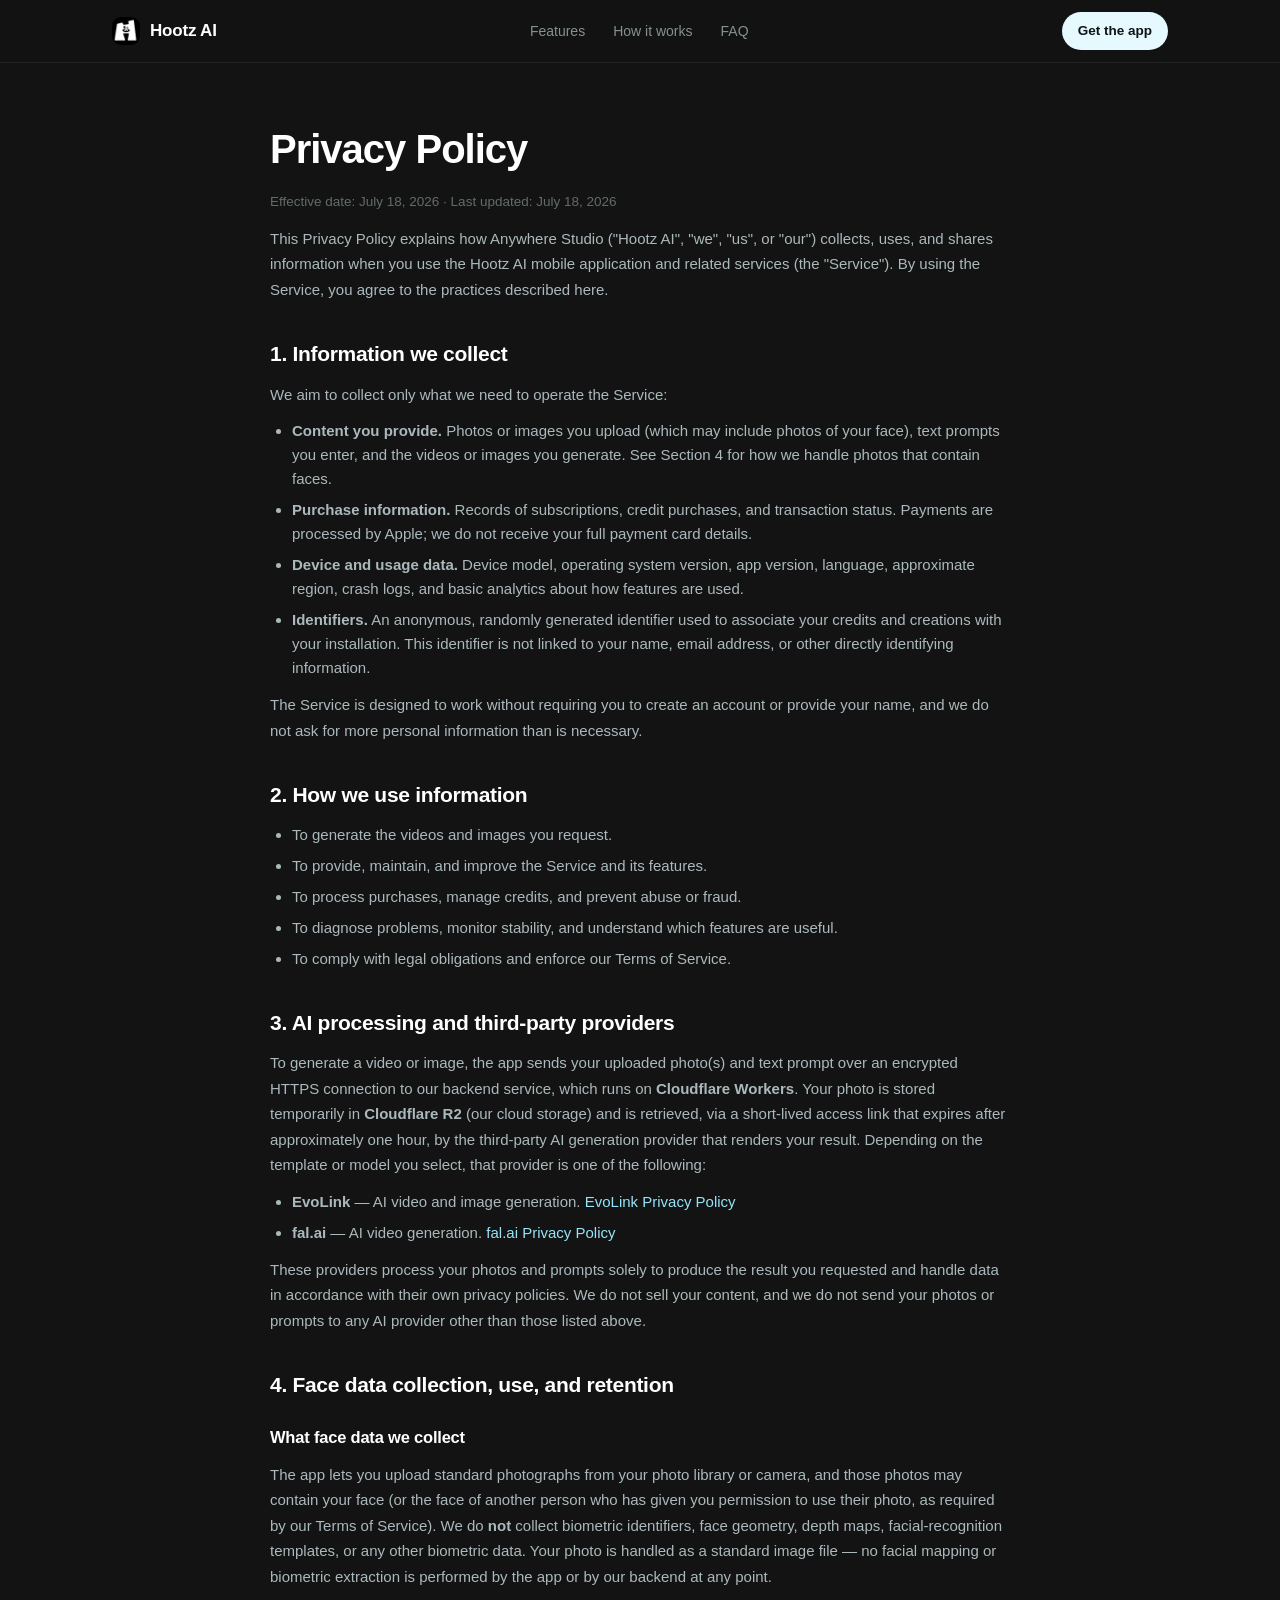
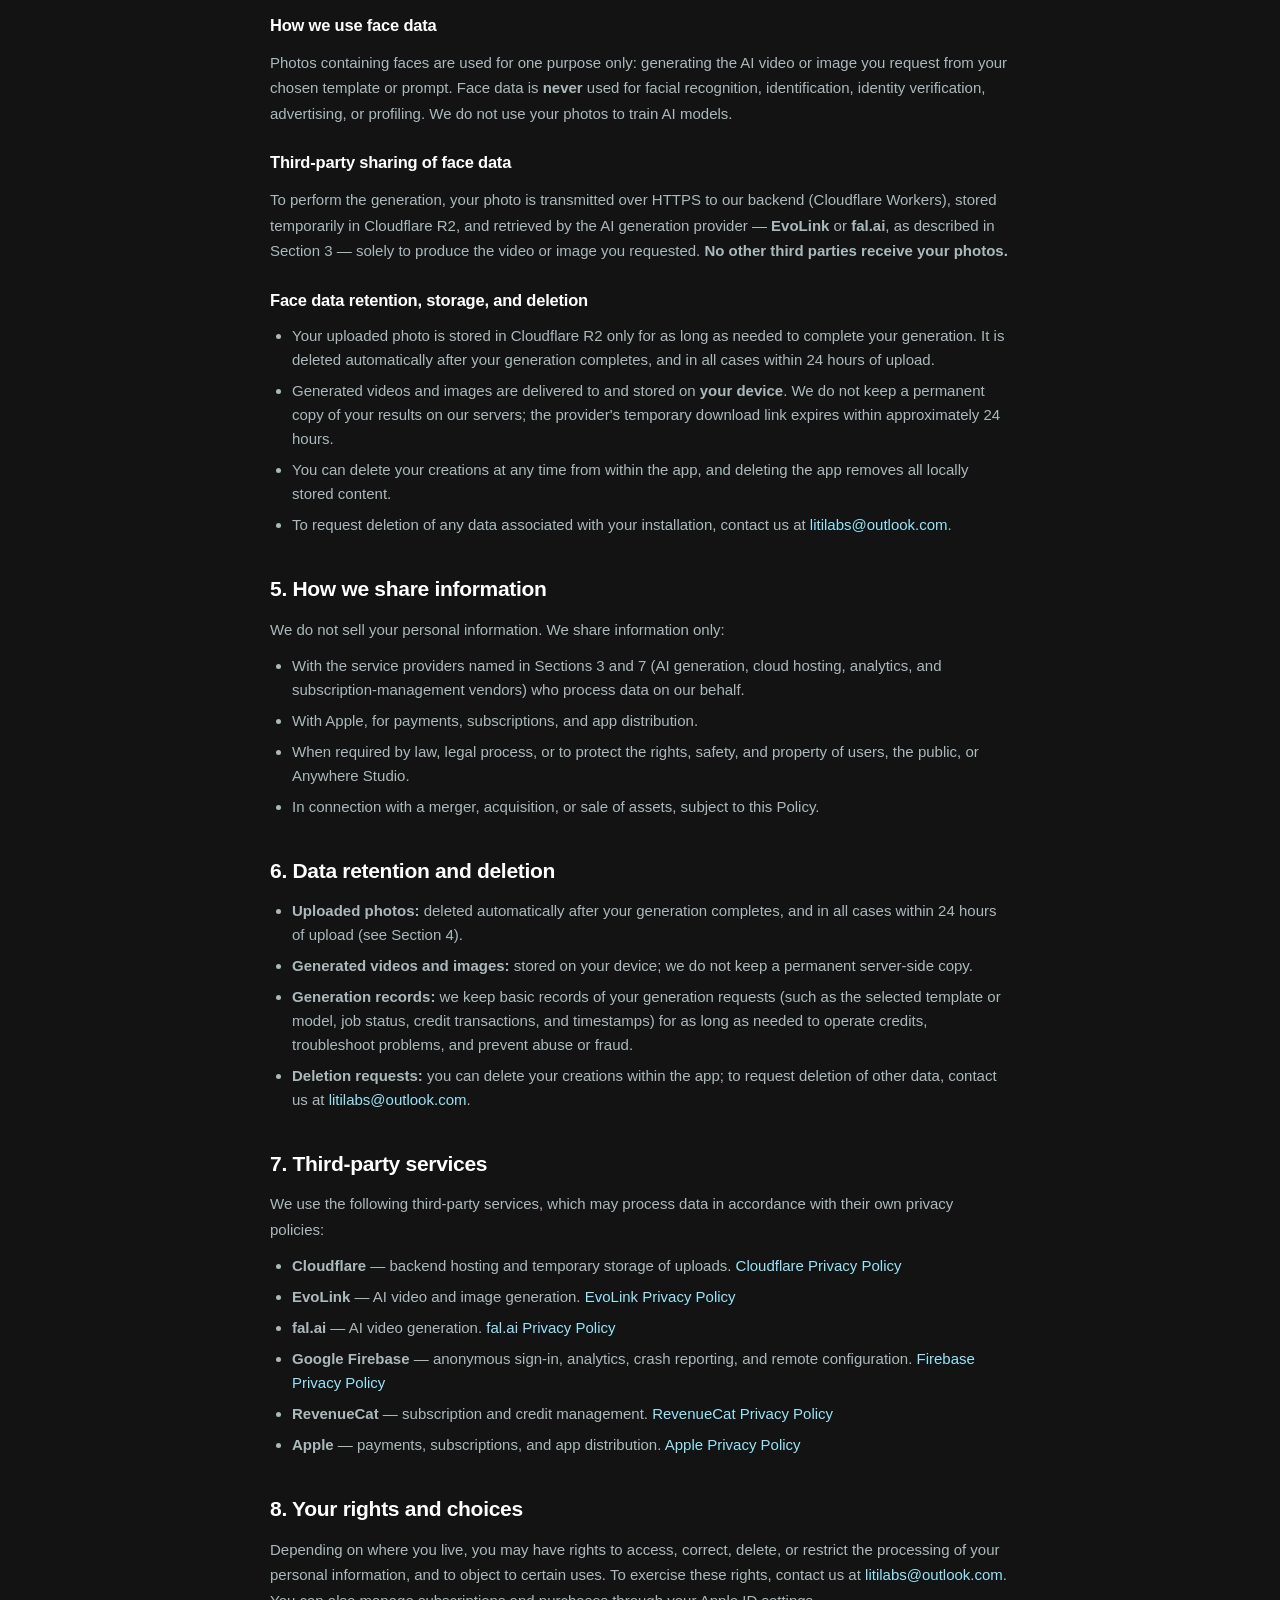
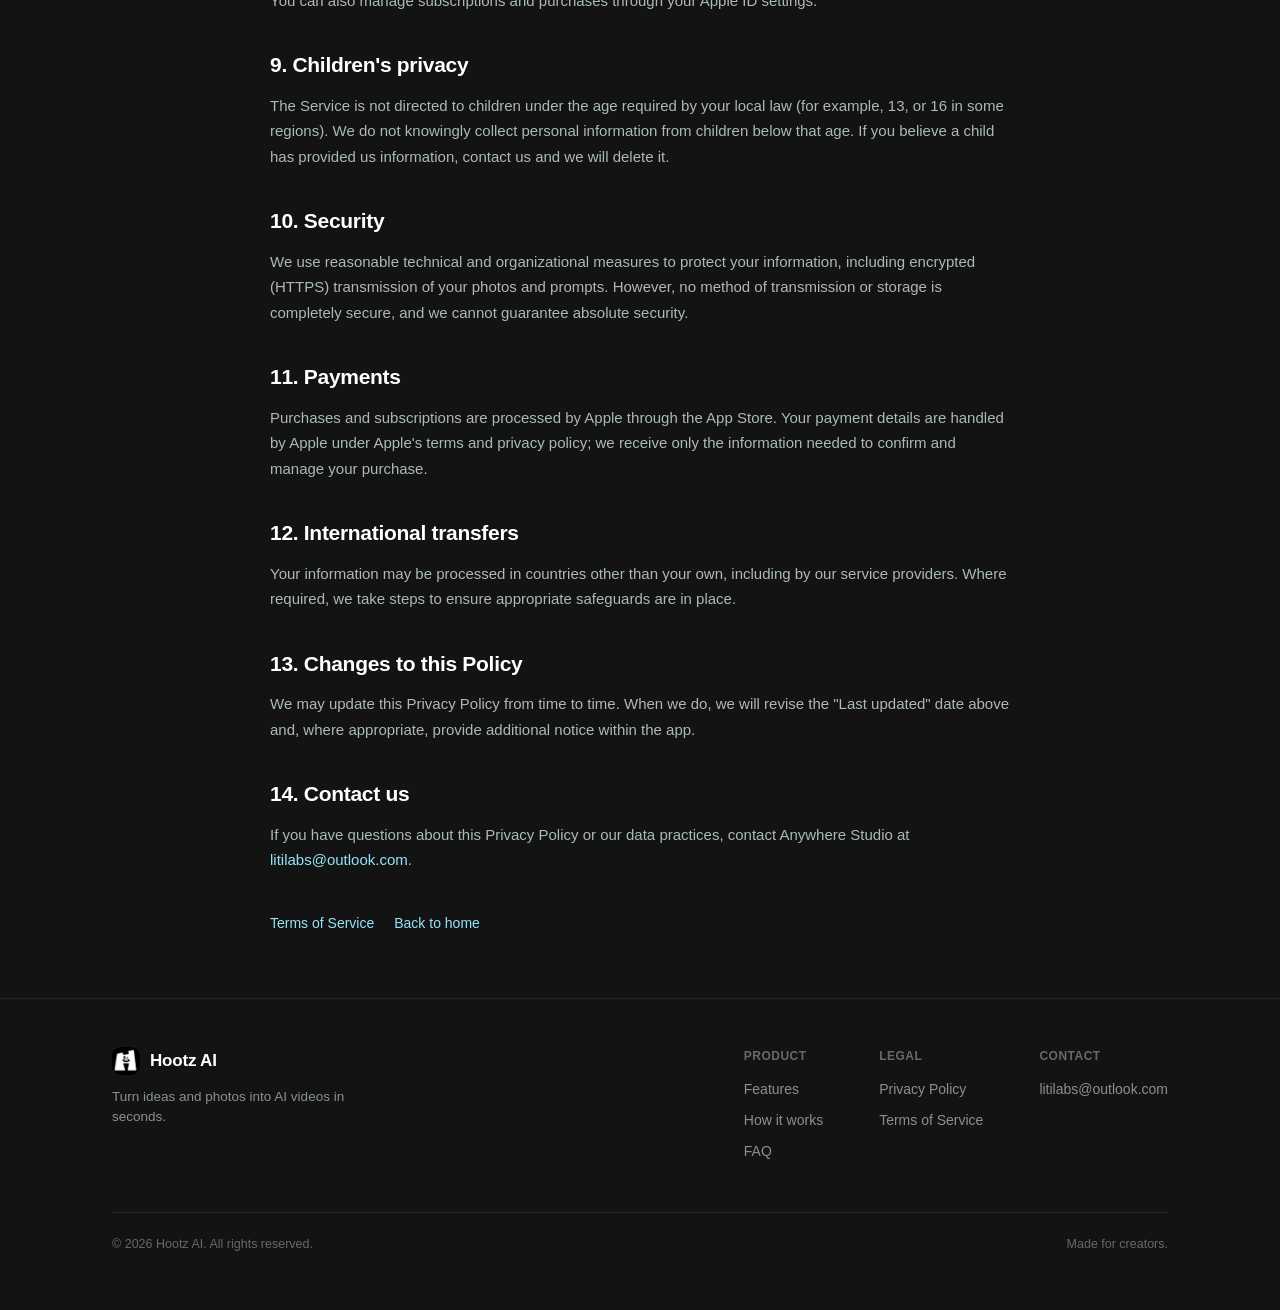
==== commit 9f644f09: "Cache-bust icon links so browsers drop the old icon Co-Authored-By: Claude Opus 5.5 <noreply@anthrop" ====
--- a/privacy.html
+++ b/privacy.html
@@ -5,8 +5,8 @@
 <meta name="viewport" content="width=device-width, initial-scale=1.0">
 <title>Privacy Policy — Hootz AI</title>
 <meta name="description" content="How Hootz AI collects, uses and protects your information.">
-<link rel="icon" type="image/png" href="assets/favicon.png">
-<link rel="apple-touch-icon" href="assets/apple-touch-icon.png">
+<link rel="icon" type="image/png" href="assets/favicon.png?v=2">
+<link rel="apple-touch-icon" href="assets/apple-touch-icon.png?v=2">
 <link rel="stylesheet" href="styles.css">
 </head>
 <body>
@@ -14,7 +14,7 @@
 <header class="nav">
   <div class="wrap nav-inner">
     <a class="brand" href="index.html" aria-label="Hootz AI home">
-      <span class="logo"><img src="assets/icon.png" alt="Hootz AI app icon" width="28" height="28"></span>
+      <span class="logo"><img src="assets/icon.png?v=2" alt="Hootz AI app icon" width="28" height="28"></span>
       <b>Hootz AI</b>
     </a>
     <nav class="nav-links" aria-label="Primary">
@@ -206,7 +206,7 @@
     <div class="footer-grid">
       <div>
         <a class="brand" href="index.html">
-          <span class="logo"><img src="assets/icon.png" alt="Hootz AI app icon" width="28" height="28"></span>
+          <span class="logo"><img src="assets/icon.png?v=2" alt="Hootz AI app icon" width="28" height="28"></span>
           <b>Hootz AI</b>
         </a>
         <p class="ftagline">Turn ideas and photos into AI videos in seconds.</p>
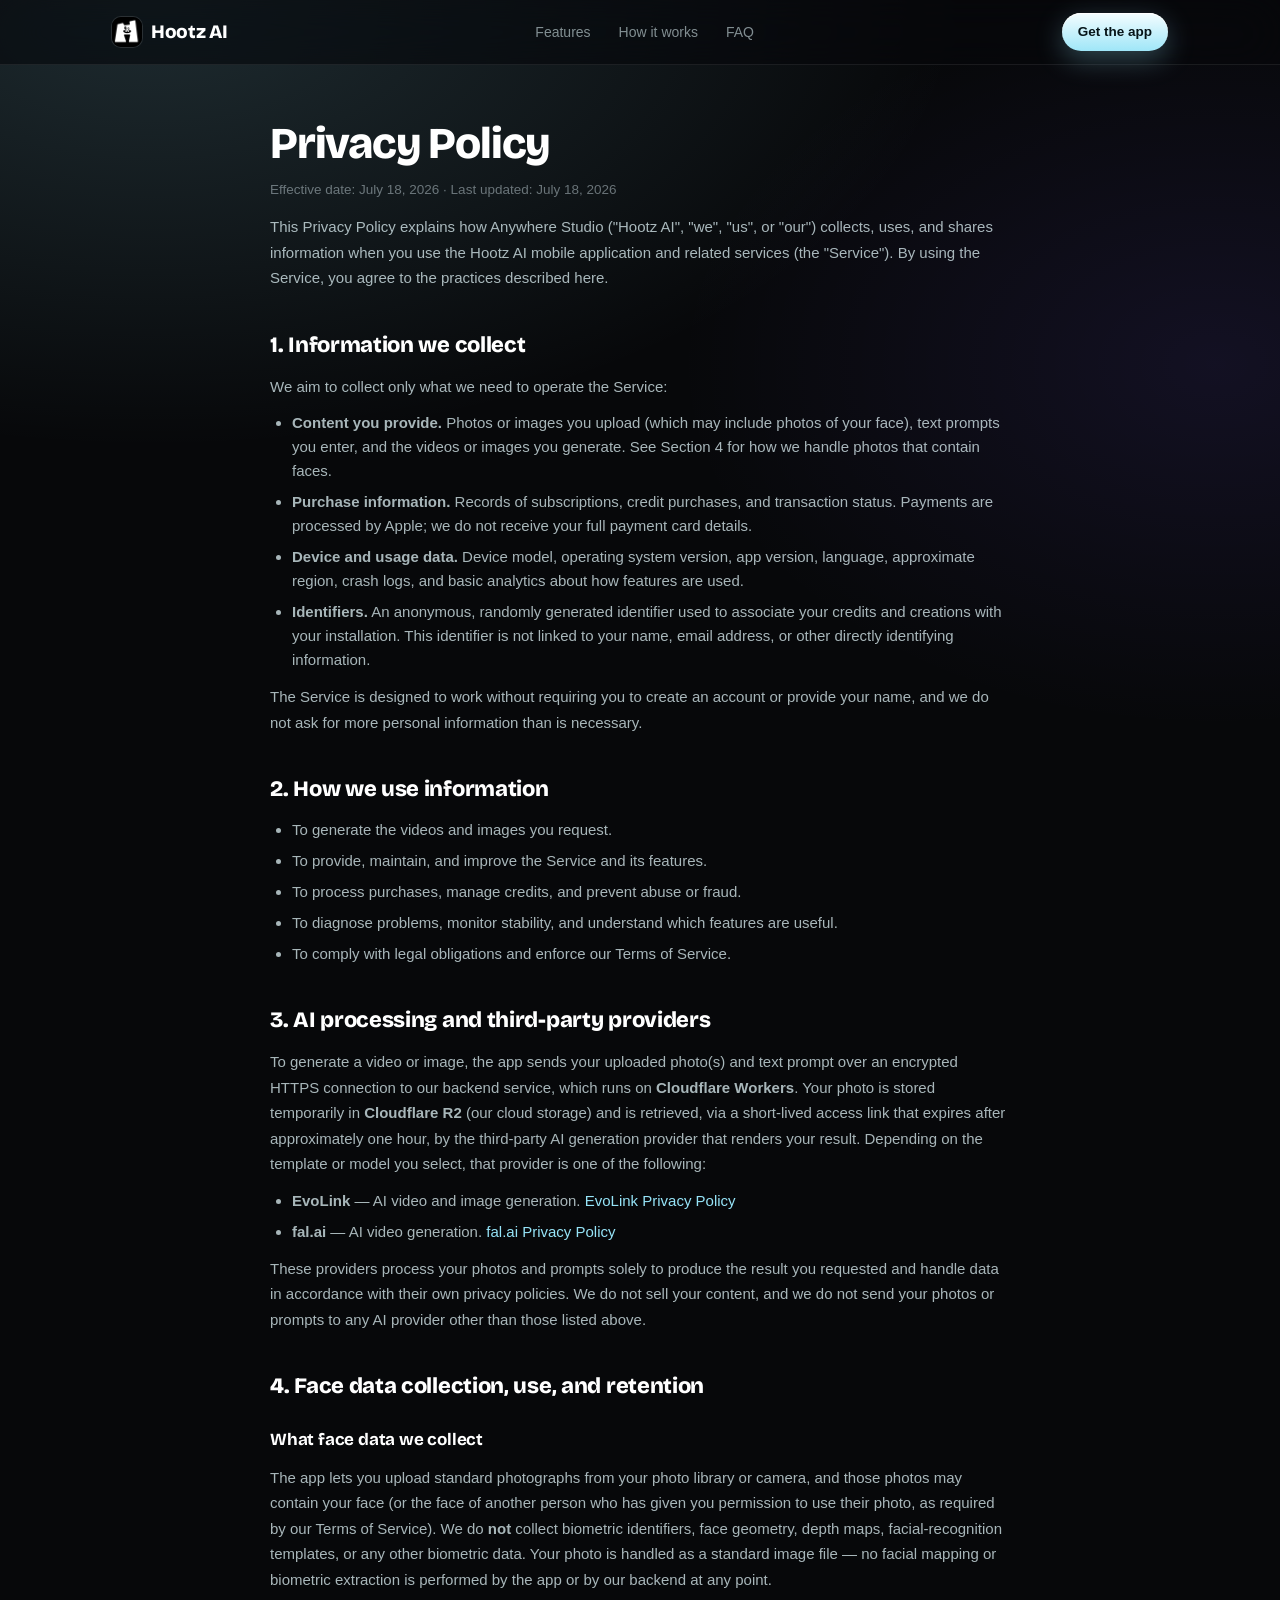
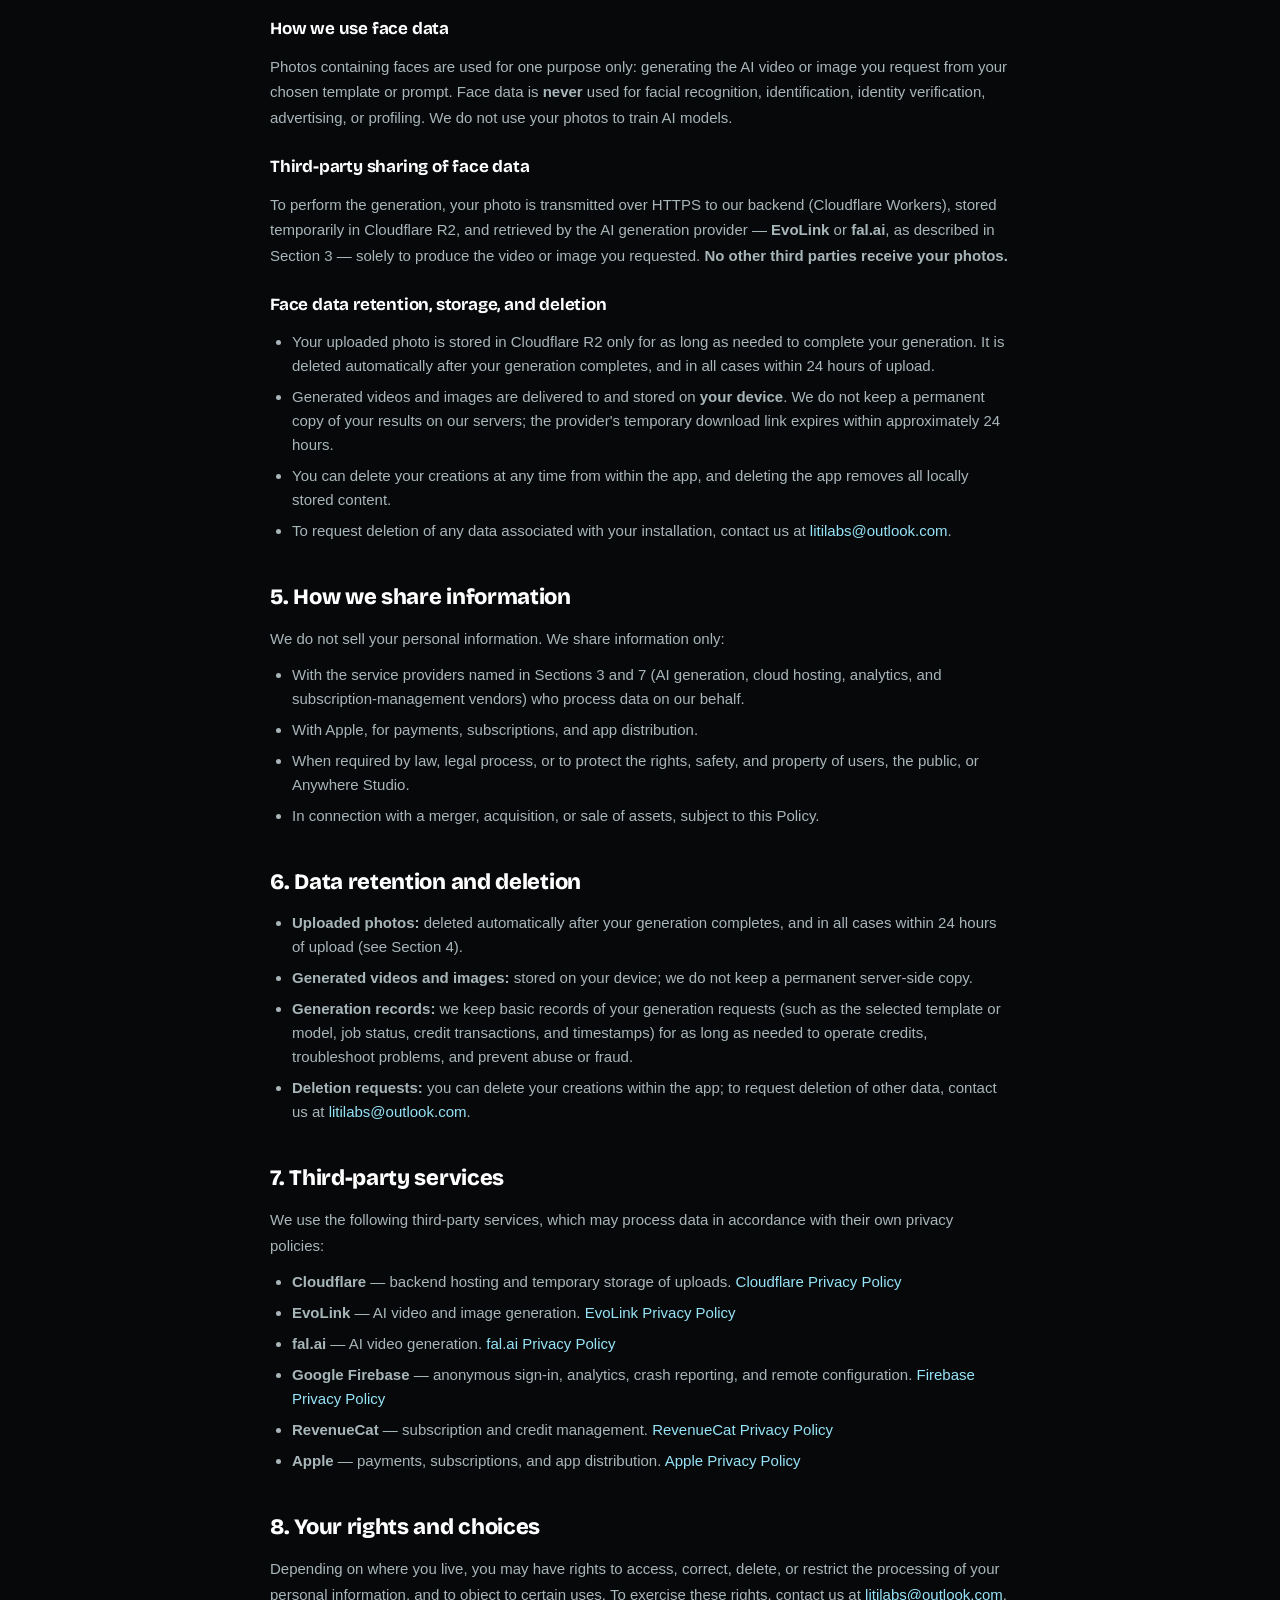
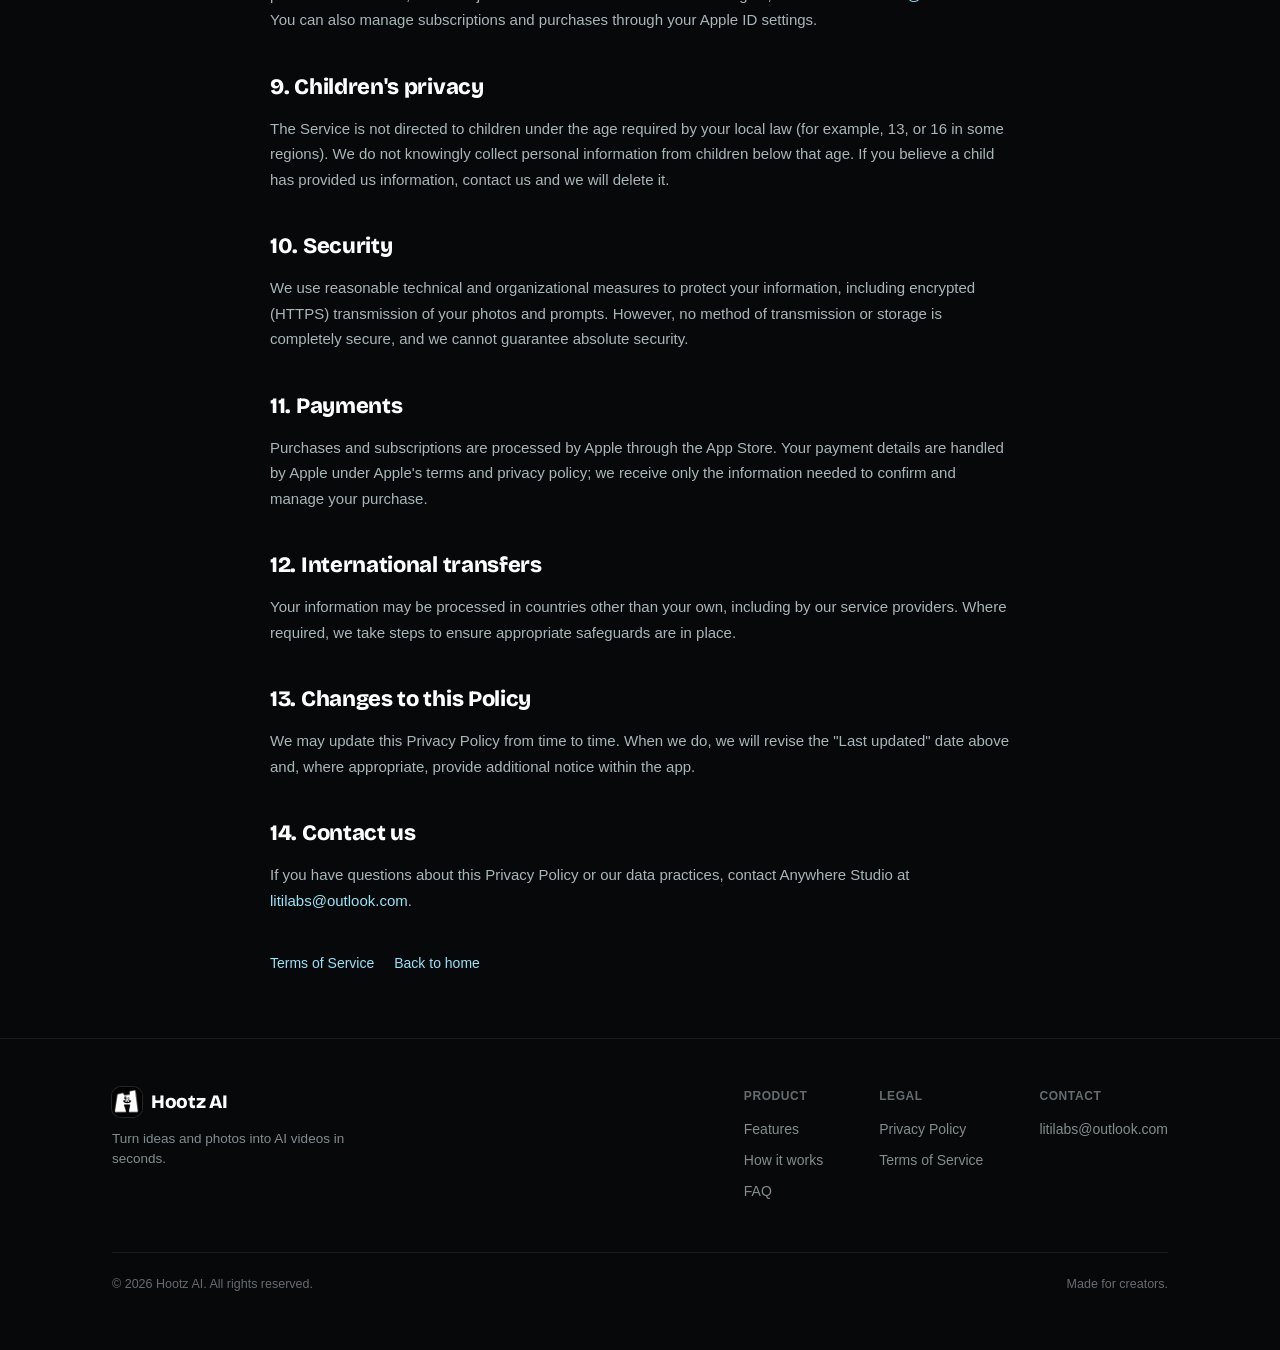
==== commit e6d71df6: "Redesign the site to match the app's new UI, and use the new App Store screenshots Co-Authored-By: C" ====
--- a/privacy.html
+++ b/privacy.html
@@ -7,14 +7,17 @@
 <meta name="description" content="How Hootz AI collects, uses and protects your information.">
 <link rel="icon" type="image/png" href="assets/favicon.png?v=2">
 <link rel="apple-touch-icon" href="assets/apple-touch-icon.png?v=2">
-<link rel="stylesheet" href="styles.css">
+<link rel="preconnect" href="https://fonts.googleapis.com">
+<link rel="preconnect" href="https://fonts.gstatic.com" crossorigin>
+<link rel="stylesheet" href="https://fonts.googleapis.com/css2?family=Bricolage+Grotesque:opsz,wght@12..96,600..800&display=swap">
+<link rel="stylesheet" href="styles.css?v=2">
 </head>
 <body>
 
 <header class="nav">
   <div class="wrap nav-inner">
     <a class="brand" href="index.html" aria-label="Hootz AI home">
-      <span class="logo"><img src="assets/icon.png?v=2" alt="Hootz AI app icon" width="28" height="28"></span>
+      <span class="logo"><img src="assets/icon.png?v=2" alt="Hootz AI app icon" width="30" height="30"></span>
       <b>Hootz AI</b>
     </a>
     <nav class="nav-links" aria-label="Primary">
@@ -206,7 +209,7 @@
     <div class="footer-grid">
       <div>
         <a class="brand" href="index.html">
-          <span class="logo"><img src="assets/icon.png?v=2" alt="Hootz AI app icon" width="28" height="28"></span>
+          <span class="logo"><img src="assets/icon.png?v=2" alt="Hootz AI app icon" width="30" height="30"></span>
           <b>Hootz AI</b>
         </a>
         <p class="ftagline">Turn ideas and photos into AI videos in seconds.</p>
--- a/styles.css
+++ b/styles.css
@@ -1,34 +1,45 @@
 /* Hootz AI — landing site styles
-   Brand tokens lifted from the app mockups.
-   Only 3 brand colors: bg #131313, accent #96E4F8, CTA/secondary #E6F9FE.
-   Solid colors, no gradients (one exception: the tile bottom scrim). */
+   Tokens follow the app redesign (flutter_ai_prank_video docs/redesign-specs/tokens.md):
+   ground #07080A, accent #96E4F8, glass .07/.12 + blur 18, CTA gradient #F4FDFF → #9FE6F8,
+   headings in Bricolage Grotesque 800, body in the system font. */
 
 :root {
-  --bg: #131313;
-  --bg-2: #0C0D0E;
-  --cta: #E6F9FE;          /* CTA fills / secondary */
-  --cta-ink: #0E1416;      /* dark text on light CTA */
-  --accent: #96E4F8;       /* active / highlight / accent only */
-  --surface: #1F2123;
-  --surface-2: #26282B;
-  --hair: rgba(230, 249, 254, 0.10);
-  --hair-2: rgba(230, 249, 254, 0.07);
+  --ground: #07080A;
+  --ground-deep: #050607;
+  --accent: #96E4F8;
+  --accent-tint: rgba(150, 228, 248, 0.14);
+  --cta-top: #F4FDFF;
+  --cta-bottom: #9FE6F8;
+  --cta-ink: #061418;
+  --glass: rgba(255, 255, 255, 0.07);
+  --glass-quiet: rgba(255, 255, 255, 0.05);
+  --glass-border: rgba(255, 255, 255, 0.12);
+  --glass-border-quiet: rgba(255, 255, 255, 0.09);
+  --hairline: rgba(255, 255, 255, 0.08);
   --text: #FFFFFF;
+  --text-90: rgba(255, 255, 255, 0.9);
   --dim: rgba(230, 249, 254, 0.55);
-  --dim-2: rgba(230, 249, 254, 0.38);
+  --dim-2: rgba(230, 249, 254, 0.42);
   --val: rgba(230, 249, 254, 0.72);
-  --seg-on: rgba(230, 249, 254, 0.14);
+  --sale: #7C5CFF;
   --font: -apple-system, "SF Pro Text", "SF Pro Display", "Segoe UI", Roboto, Helvetica, Arial, sans-serif;
+  --display: "Bricolage Grotesque", var(--font);
   --maxw: 1100px;
+  --cta-shadow: 0 8px 28px rgba(150, 228, 248, 0.3), inset 0 1px 0 #fff;
+  --glass-shadow: inset 0 1px 0 rgba(255, 255, 255, 0.08);
 }
 
 * { box-sizing: border-box; margin: 0; padding: 0; }
 
-html { scroll-behavior: smooth; }
+html { scroll-behavior: smooth; background: var(--ground); }
 
 body {
   font-family: var(--font);
-  background: var(--bg);
+  background:
+    radial-gradient(90% 640px at 12% 0%, rgba(150, 228, 248, 0.16), transparent 70%),
+    radial-gradient(60% 520px at 95% 8%, rgba(124, 92, 255, 0.10), transparent 70%),
+    var(--ground);
+  background-repeat: no-repeat;
   color: var(--text);
   -webkit-font-smoothing: antialiased;
   line-height: 1.5;
@@ -39,33 +50,50 @@
 
 img { max-width: 100%; display: block; }
 
+h1, h2, h3, .display {
+  font-family: var(--display);
+  font-optical-sizing: auto;
+}
+
 .wrap { width: 100%; max-width: var(--maxw); margin: 0 auto; padding: 0 22px; }
+
+/* ---------- glass recipe ---------- */
+.glass {
+  background: var(--glass);
+  border: 1px solid var(--glass-border);
+  box-shadow: var(--glass-shadow);
+  -webkit-backdrop-filter: blur(18px);
+  backdrop-filter: blur(18px);
+}
 
 /* ---------- top nav (glass) ---------- */
 .nav {
   position: sticky;
   top: 0;
   z-index: 20;
-  background: rgba(19, 19, 19, 0.72);
-  backdrop-filter: blur(16px);
-  -webkit-backdrop-filter: blur(16px);
-  border-bottom: 1px solid var(--hair-2);
+  background: rgba(7, 8, 10, 0.62);
+  -webkit-backdrop-filter: blur(24px) saturate(160%);
+  backdrop-filter: blur(24px) saturate(160%);
+  border-bottom: 1px solid var(--hairline);
 }
 .nav-inner {
   display: flex;
   align-items: center;
   justify-content: space-between;
-  height: 62px;
-}
-.brand { display: flex; align-items: center; gap: 10px; }
+  height: 64px;
+}
+.brand { display: flex; align-items: center; gap: 9px; }
 .logo {
-  width: 28px; height: 28px;
+  width: 30px; height: 30px;
   border-radius: 9px;
   overflow: hidden;
   flex: 0 0 auto;
+  box-shadow: 0 0 0 1px var(--glass-border);
 }
 .logo img { width: 100%; height: 100%; object-fit: cover; display: block; }
-.brand b { font-size: 17px; font-weight: 700; letter-spacing: -0.2px; }
+.brand b {
+  font-family: var(--display); font-size: 19px; font-weight: 800; letter-spacing: -0.3px;
+}
 .nav-links { display: flex; align-items: center; gap: 28px; }
 .nav-links a {
   font-size: 14px; font-weight: 500; color: var(--dim);
@@ -73,34 +101,49 @@
 }
 .nav-links a:hover { color: var(--text); }
 
+/* ---------- buttons ---------- */
 .btn {
-  display: inline-flex; align-items: center; justify-content: center; gap: 8px;
+  display: inline-flex; align-items: center; justify-content: center; gap: 7px;
   font-family: inherit; font-weight: 700; border: 0; cursor: pointer;
   border-radius: 999px; white-space: nowrap;
-}
-.btn-sm { font-size: 13.5px; padding: 9px 16px; }
-.btn-primary { background: var(--cta); color: var(--cta-ink); }
-.btn-primary:hover { filter: brightness(1.04); }
+  transition: transform 0.15s ease, filter 0.15s ease, background 0.15s ease;
+}
+.btn:active, .btn-store:active { transform: scale(0.97); }
+.btn-sm { font-size: 13.5px; height: 38px; padding: 0 16px; }
+.btn-lg { font-size: 16px; height: 54px; padding: 0 26px; }
+.btn-primary {
+  background: linear-gradient(180deg, var(--cta-top), var(--cta-bottom));
+  color: var(--cta-ink);
+  box-shadow: var(--cta-shadow);
+}
+.btn-primary:hover { filter: brightness(1.05); }
 .btn-ghost {
-  background: transparent; color: var(--text);
-  border: 1px solid var(--hair);
-}
-.btn-ghost:hover { background: var(--surface); }
-
-/* App Store style download button */
+  background: var(--glass); color: var(--text);
+  border: 1px solid var(--glass-border);
+  box-shadow: var(--glass-shadow);
+  -webkit-backdrop-filter: blur(18px);
+  backdrop-filter: blur(18px);
+}
+.btn-ghost:hover { background: rgba(255, 255, 255, 0.11); }
+
+/* App Store download button — the app's CTA */
 .btn-store {
-  display: inline-flex; align-items: center; gap: 11px;
-  background: var(--cta); color: var(--cta-ink);
-  border-radius: 16px; padding: 12px 22px; font-family: inherit; cursor: pointer;
-}
-.btn-store svg { width: 24px; height: 24px; flex: 0 0 auto; }
-.btn-store .st { text-align: left; line-height: 1.15; }
+  display: inline-flex; align-items: center; gap: 10px;
+  height: 54px; padding: 0 26px 0 22px;
+  background: linear-gradient(180deg, var(--cta-top), var(--cta-bottom));
+  color: var(--cta-ink);
+  border-radius: 999px; font-family: inherit; cursor: pointer;
+  box-shadow: var(--cta-shadow);
+  transition: transform 0.15s ease, filter 0.15s ease;
+}
+.btn-store svg { width: 22px; height: 22px; flex: 0 0 auto; }
+.btn-store .st { text-align: left; line-height: 1.1; }
 .btn-store .st small { display: block; font-size: 10.5px; font-weight: 600; opacity: 0.7; }
-.btn-store .st b { font-size: 17px; font-weight: 700; letter-spacing: -0.2px; }
-.btn-store:hover { filter: brightness(1.04); }
+.btn-store .st b { font-size: 16.5px; font-weight: 700; letter-spacing: -0.2px; }
+.btn-store:hover { filter: brightness(1.05); }
 
 /* ---------- hero ---------- */
-.hero { padding: 70px 0 40px; }
+.hero { padding: 72px 0 48px; }
 .hero-grid {
   display: grid;
   grid-template-columns: 1.05fr 0.95fr;
@@ -108,186 +151,183 @@
   align-items: center;
 }
 .eyebrow {
-  display: inline-flex; align-items: center; gap: 8px;
-  font-size: 12.5px; font-weight: 600; letter-spacing: 0.2px;
-  color: var(--accent);
-  background: rgba(150, 228, 248, 0.10);
-  border: 1px solid rgba(150, 228, 248, 0.22);
-  padding: 6px 13px; border-radius: 999px;
-  margin-bottom: 22px;
-}
-.eyebrow i { width: 6px; height: 6px; border-radius: 50%; background: var(--accent); }
+  display: inline-flex; align-items: center; gap: 7px;
+  font-size: 13px; font-weight: 700;
+  color: var(--text-90);
+  height: 34px; padding: 0 14px 0 12px; border-radius: 999px;
+  margin-bottom: 24px;
+}
+.eyebrow svg { width: 13px; height: 13px; color: var(--accent); }
 .hero h1 {
-  font-size: 54px; font-weight: 700; letter-spacing: -1.4px; line-height: 1.05;
+  font-size: 60px; font-weight: 800; letter-spacing: -2px; line-height: 1.02;
 }
 .hero h1 .hl { color: var(--accent); }
 .hero .lead {
-  font-size: 18px; color: var(--dim); margin-top: 20px; max-width: 480px; line-height: 1.55;
-}
-.hero-actions { display: flex; align-items: center; gap: 14px; margin-top: 32px; flex-wrap: wrap; }
-.btn-lg { font-size: 15.5px; padding: 14px 24px; }
+  font-size: 18px; color: var(--dim); margin-top: 22px; max-width: 480px; line-height: 1.55;
+}
+.hero-actions { display: flex; align-items: center; gap: 12px; margin-top: 34px; flex-wrap: wrap; }
 .hero-note { font-size: 12.5px; color: var(--dim-2); margin-top: 18px; }
 
 /* ---------- hero screenshot ---------- */
-.phone-stage { display: flex; justify-content: center; }
+.phone-stage {
+  position: relative;
+  display: flex; justify-content: flex-end; align-items: center;
+  padding: 24px 24px 24px 0;
+}
+.phone-stage::before {
+  content: ""; position: absolute; inset: 8% 10%;
+  background: radial-gradient(closest-side, rgba(150, 228, 248, 0.28), transparent);
+  filter: blur(40px);
+  z-index: 0;
+}
 .hero-shot {
+  position: relative; z-index: 1;
   width: 300px; max-width: 100%; height: auto;
   border-radius: 30px;
-  box-shadow: 0 40px 80px rgba(0, 0, 0, 0.55);
-}
-
-/* ---------- phone mock (legacy, unused) ---------- */
-.phone {
-  width: 290px; height: 600px;
-  background: var(--bg);
-  border-radius: 42px;
-  border: 9px solid #000;
-  outline: 1px solid #2a2d31;
-  position: relative; overflow: hidden;
-  display: flex; flex-direction: column;
-  box-shadow: 0 40px 80px rgba(0, 0, 0, 0.55);
-}
-.p-sb {
-  height: 34px; flex: 0 0 auto;
-  display: flex; align-items: center; justify-content: space-between;
-  padding: 0 22px; font-size: 11.5px; font-weight: 600; color: #fff;
-}
-.p-sb i { width: 15px; height: 8px; border: 1px solid rgba(255,255,255,.6); border-radius: 2px; }
-.p-head {
-  display: flex; align-items: center; justify-content: space-between;
-  padding: 4px 15px 12px;
-}
-.p-brand { display: flex; align-items: center; gap: 8px; }
-.p-logo { width: 22px; height: 22px; border-radius: 7px; background: var(--accent);
-  display: flex; align-items: center; justify-content: center; }
-.p-logo svg { width: 12px; height: 12px; color: var(--cta-ink); }
-.p-brand b { font-size: 15px; font-weight: 700; color: #fff; }
-.p-credit {
-  display: flex; align-items: center; gap: 5px;
-  background: rgba(28,30,33,.55); backdrop-filter: blur(12px);
-  border: 1px solid rgba(230,249,254,.14);
-  padding: 5px 11px 5px 9px; border-radius: 999px;
-  font-size: 12.5px; font-weight: 600; color: #fff;
-}
-.p-credit svg { width: 12px; height: 12px; color: var(--accent); }
-.p-body { flex: 1 1 auto; overflow: hidden; padding: 0 14px; }
-
-.p-banner {
-  position: relative; height: 188px; border-radius: 18px; overflow: hidden;
-  background: #27343a;
-}
-.p-banner .nm {
-  position: absolute; left: 0; right: 0; bottom: 0; padding: 28px 14px 13px;
-  color: #fff; font-size: 16px; font-weight: 700;
-  background: linear-gradient(to top, rgba(8,10,12,.85), rgba(8,10,12,.30) 55%, rgba(8,10,12,0));
-}
-.p-play {
-  position: absolute; top: 50%; left: 50%; transform: translate(-50%,-50%);
-  width: 48px; height: 48px; border-radius: 50%;
-  background: rgba(14,16,18,.42); backdrop-filter: blur(3px);
-  display: flex; align-items: center; justify-content: center;
-}
-.p-play svg { width: 18px; height: 18px; margin-left: 2px; color: #fff; }
-.p-sectitle { font-size: 15px; font-weight: 700; color: #fff; margin: 16px 2px 10px; }
-.p-row { display: flex; gap: 9px; }
-.p-vcard {
-  flex: 0 0 auto; width: 104px; height: 142px; border-radius: 14px;
-  position: relative; overflow: hidden;
-}
-.p-vcard .nm {
-  position: absolute; left: 0; right: 0; bottom: 0; padding: 20px 9px 8px;
-  color: #fff; font-size: 11.5px; font-weight: 600;
-  background: linear-gradient(to top, rgba(8,10,12,.82), rgba(8,10,12,0));
-}
-.p-tabbar {
-  position: absolute; left: 14px; right: 14px; bottom: 12px; height: 50px;
-  border-radius: 22px; background: rgba(30,32,35,.6); backdrop-filter: blur(20px);
-  border: 1px solid rgba(230,249,254,.10);
-  display: flex; align-items: center; justify-content: space-around;
-}
-.p-tab { display: flex; flex-direction: column; align-items: center; gap: 3px; color: var(--dim-2); }
-.p-tab svg { width: 18px; height: 18px; }
-.p-tab span { font-size: 9px; font-weight: 500; }
-.p-tab.on { color: var(--accent); }
-
-/* tile colors from the mockup */
-.t1 { background: #2B2F34; } .t2 { background: #342E30; } .t3 { background: #27343a; }
-.t4 { background: #34322a; } .t5 { background: #2f2a35; } .t6 { background: #2c352f; }
+  border: 1px solid var(--glass-border);
+  box-shadow: 0 40px 80px rgba(0, 0, 0, 0.6);
+}
+.float-chip {
+  position: absolute; z-index: 2;
+  display: inline-flex; align-items: center; gap: 9px;
+  padding: 8px 14px 8px 8px; border-radius: 16px;
+  font-size: 13px; font-weight: 600; color: var(--text-90);
+  background: rgba(22, 24, 27, 0.6);
+  border: 1px solid var(--glass-border);
+  box-shadow: var(--glass-shadow), 0 10px 30px rgba(0, 0, 0, 0.4);
+  -webkit-backdrop-filter: blur(24px) saturate(160%);
+  backdrop-filter: blur(24px) saturate(160%);
+  animation: float 6s ease-in-out infinite;
+}
+.float-chip .ic { width: 30px; height: 30px; border-radius: 10px; }
+.float-chip .ic svg { width: 16px; height: 16px; }
+.float-chip.a { left: 0; top: 26%; }
+.float-chip.b { left: 8%; bottom: 24%; animation-delay: -3s; }
+@keyframes float {
+  0%, 100% { transform: translateY(0); }
+  50% { transform: translateY(-8px); }
+}
+
+/* ---------- icon chip (Home mode tiles) ---------- */
+.ic {
+  display: flex; align-items: center; justify-content: center; flex: 0 0 auto;
+  background: var(--accent-tint); color: var(--accent);
+}
 
 /* ---------- section scaffolding ---------- */
-section { padding: 64px 0; }
-.sec-head { max-width: 620px; margin: 0 auto 42px; text-align: center; }
+section { padding: 72px 0; }
+.sec-head { max-width: 620px; margin: 0 auto 44px; text-align: center; }
 .sec-head .kicker {
-  font-size: 13px; font-weight: 600; color: var(--accent); letter-spacing: 0.4px;
-  text-transform: uppercase; margin-bottom: 12px;
-}
-.sec-head h2 { font-size: 36px; font-weight: 700; letter-spacing: -0.8px; line-height: 1.1; }
+  display: inline-flex; align-items: center; gap: 6px;
+  font-size: 12px; font-weight: 700; color: var(--accent); letter-spacing: 0.6px;
+  text-transform: uppercase; margin-bottom: 14px;
+}
+.sec-head .kicker::before {
+  content: ""; width: 16px; height: 4px; border-radius: 2px; background: var(--accent);
+}
+.sec-head h2 { font-size: 40px; font-weight: 800; letter-spacing: -1px; line-height: 1.06; }
 .sec-head p { font-size: 16px; color: var(--dim); margin-top: 14px; }
+
+/* ---------- cards (quiet glass, r18) ---------- */
+.card {
+  background: var(--glass-quiet);
+  border: 1px solid var(--glass-border-quiet);
+  box-shadow: var(--glass-shadow);
+  border-radius: 18px;
+  transition: background 0.2s ease, border-color 0.2s ease;
+}
+.card:hover { background: var(--glass); border-color: var(--glass-border); }
 
 /* ---------- features ---------- */
 .features {
-  display: grid; grid-template-columns: repeat(3, 1fr); gap: 16px;
-}
-.feature {
-  background: var(--surface); border: 1px solid var(--hair);
-  border-radius: 20px; padding: 24px;
-}
+  display: grid; grid-template-columns: repeat(3, 1fr); gap: 14px;
+}
+.feature { padding: 22px; }
 .feature .ic {
-  width: 44px; height: 44px; border-radius: 13px;
-  background: var(--surface-2); border: 1px solid var(--hair);
-  display: flex; align-items: center; justify-content: center; margin-bottom: 16px;
-}
-.feature .ic svg { width: 22px; height: 22px; color: var(--accent); }
-.feature h3 { font-size: 17px; font-weight: 700; letter-spacing: -0.2px; }
+  width: 40px; height: 40px; border-radius: 12px; margin-bottom: 16px;
+}
+.feature .ic svg { width: 20px; height: 20px; }
+.feature h3 { font-size: 18px; font-weight: 700; letter-spacing: -0.2px; }
 .feature p { font-size: 14px; color: var(--dim); margin-top: 8px; line-height: 1.55; }
 
 /* ---------- how it works ---------- */
-.steps { display: grid; grid-template-columns: repeat(3, 1fr); gap: 16px; }
-.step {
-  background: var(--surface); border: 1px solid var(--hair);
-  border-radius: 20px; padding: 26px 24px;
-}
+.steps { display: grid; grid-template-columns: repeat(3, 1fr); gap: 14px; }
+.step { padding: 24px 22px; }
 .step .n {
-  width: 34px; height: 34px; border-radius: 10px;
-  background: rgba(150,228,248,0.12); color: var(--accent);
+  width: 38px; height: 38px; border-radius: 13px;
+  background: linear-gradient(180deg, var(--cta-top), var(--cta-bottom));
+  color: var(--cta-ink);
+  box-shadow: 0 6px 22px rgba(150, 228, 248, 0.35);
   display: flex; align-items: center; justify-content: center;
-  font-weight: 700; font-size: 15px; margin-bottom: 16px;
-}
-.step h3 { font-size: 17px; font-weight: 700; }
+  font-family: var(--display); font-weight: 800; font-size: 17px; margin-bottom: 18px;
+}
+.step h3 { font-size: 18px; font-weight: 700; letter-spacing: -0.2px; }
 .step p { font-size: 14px; color: var(--dim); margin-top: 8px; line-height: 1.55; }
 
 /* ---------- showcase strip ---------- */
 .showcase-rail {
-  display: flex; gap: 14px; overflow-x: auto; padding: 4px 22px 18px;
+  display: flex; gap: 14px; overflow-x: auto; padding: 4px 22px 22px;
   scroll-snap-type: x mandatory; -webkit-overflow-scrolling: touch;
+  scroll-padding: 0 22px;
 }
 .showcase-rail::-webkit-scrollbar { height: 0; }
 .show-shot {
-  flex: 0 0 auto; width: 220px; height: auto; border-radius: 22px;
+  flex: 0 0 auto; width: 220px; height: auto; border-radius: 18px;
+  border: 1px solid var(--hairline);
   scroll-snap-align: start;
-  box-shadow: 0 18px 40px rgba(0, 0, 0, 0.4);
+  box-shadow: 0 18px 40px rgba(0, 0, 0, 0.45);
+}
+@media (min-width: 1300px) {
+  .showcase-rail { justify-content: safe center; }
 }
 .showcase-caption { text-align: center; font-size: 12.5px; color: var(--dim-2); margin-top: 4px; }
 
 /* ---------- CTA band ---------- */
 .cta-band {
-  background: var(--surface); border: 1px solid var(--hair);
-  border-radius: 28px; padding: 56px 32px; text-align: center;
-}
-.cta-band h2 { font-size: 34px; font-weight: 700; letter-spacing: -0.8px; line-height: 1.12; }
-.cta-band p { font-size: 16px; color: var(--dim); margin: 14px auto 28px; max-width: 460px; }
+  position: relative; overflow: hidden;
+  border-radius: 30px; padding: 56px 32px 52px; text-align: center;
+  background:
+    radial-gradient(70% 90% at 50% 0%, rgba(150, 228, 248, 0.16), transparent 70%),
+    var(--glass-quiet);
+  border: 1px solid var(--glass-border);
+  box-shadow: var(--glass-shadow);
+}
+.cta-band .mascot { width: 104px; margin: 0 auto 22px; }
+.cta-band h2 { font-size: 38px; font-weight: 800; letter-spacing: -1px; line-height: 1.06; }
+.cta-band p { font-size: 16px; color: var(--dim); margin: 14px auto 30px; max-width: 460px; }
 .cta-band .actions { display: flex; justify-content: center; }
 
+/* ---------- mascot (the app's white "H"; blink + look loops from HzMascotMotion) ---------- */
+.mascot svg { width: 100%; height: auto; overflow: visible; display: block; }
+.mascot .eyes { transform-box: fill-box; transform-origin: center; animation: blink 4.6s linear infinite; }
+.mascot .pupils { animation: look 6.44s linear infinite; }
+@keyframes blink {
+  0%, 46% { transform: scaleY(1); }
+  48.5% { transform: scaleY(0.08); }
+  51%, 90% { transform: scaleY(1); }
+  92.5% { transform: scaleY(0.08); }
+  95%, 100% { transform: scaleY(1); }
+}
+@keyframes look {
+  0%, 30% { transform: translate(0, 0); }
+  36%, 56% { transform: translate(16px, -5px); }
+  62%, 82% { transform: translate(-14px, 5px); }
+  88%, 100% { transform: translate(0, 0); }
+}
+
+/* ---------- FAQ ---------- */
+.faq .step { padding: 22px; }
+
 /* ---------- footer ---------- */
-.footer { border-top: 1px solid var(--hair-2); padding: 48px 0 56px; margin-top: 40px; }
+.footer { border-top: 1px solid var(--hairline); padding: 48px 0 56px; margin-top: 40px; }
 .footer-grid { display: flex; justify-content: space-between; align-items: flex-start; gap: 32px; flex-wrap: wrap; }
 .footer .ftagline { font-size: 13.5px; color: var(--dim); margin-top: 12px; max-width: 280px; }
 .footer-links { display: flex; gap: 56px; flex-wrap: wrap; }
-.footer-col h4 { font-size: 12px; text-transform: uppercase; letter-spacing: 0.5px; color: var(--dim-2); margin-bottom: 14px; }
+.footer-col h4 { font-size: 12px; text-transform: uppercase; letter-spacing: 0.6px; color: var(--dim-2); margin-bottom: 14px; }
 .footer-col a { display: block; font-size: 14px; color: var(--dim); margin-bottom: 10px; transition: color 0.15s ease; }
 .footer-col a:hover { color: var(--text); }
 .footer-bottom {
-  margin-top: 40px; padding-top: 22px; border-top: 1px solid var(--hair-2);
+  margin-top: 40px; padding-top: 22px; border-top: 1px solid var(--hairline);
   display: flex; justify-content: space-between; gap: 16px; flex-wrap: wrap;
   font-size: 12.5px; color: var(--dim-2);
 }
@@ -295,16 +335,16 @@
 /* ---------- legal (privacy / terms) ---------- */
 .legal { padding: 56px 0 24px; }
 .legal-doc { max-width: 740px; margin: 0 auto; }
-.legal-doc h1 { font-size: 40px; font-weight: 700; letter-spacing: -1px; }
+.legal-doc h1 { font-size: 44px; font-weight: 800; letter-spacing: -1.2px; line-height: 1.05; }
 .legal-doc .meta { font-size: 13.5px; color: var(--dim-2); margin-top: 12px; }
 .legal-note {
-  background: var(--surface); border: 1px solid var(--hair);
+  background: var(--glass-quiet); border: 1px solid var(--glass-border-quiet);
   border-left: 3px solid var(--accent);
-  border-radius: 12px; padding: 14px 16px; margin: 26px 0 8px;
+  border-radius: 14px; padding: 14px 16px; margin: 26px 0 8px;
   font-size: 13.5px; color: var(--dim); line-height: 1.6;
 }
-.legal-doc h2 { font-size: 21px; font-weight: 700; letter-spacing: -0.3px; margin: 36px 0 12px; }
-.legal-doc h3 { font-size: 16.5px; font-weight: 700; letter-spacing: -0.2px; margin: 24px 0 8px; }
+.legal-doc h2 { font-size: 22px; font-weight: 800; letter-spacing: -0.3px; margin: 38px 0 12px; }
+.legal-doc h3 { font-size: 17px; font-weight: 700; letter-spacing: -0.2px; margin: 24px 0 8px; }
 .legal-doc p { font-size: 15px; color: var(--val); margin: 12px 0; line-height: 1.7; }
 .legal-doc ul { margin: 12px 0 12px 22px; }
 .legal-doc li { font-size: 15px; color: var(--val); margin: 7px 0; line-height: 1.6; }
@@ -315,21 +355,31 @@
 
 /* ---------- responsive ---------- */
 @media (max-width: 900px) {
-  .hero-grid { grid-template-columns: 1fr; gap: 40px; }
-  .hero { padding: 48px 0 24px; }
-  .hero h1 { font-size: 42px; }
-  .phone-stage { order: -1; }
+  .hero-grid { grid-template-columns: 1fr; gap: 28px; }
+  .hero { padding: 40px 0 24px; }
+  .hero h1 { font-size: 46px; letter-spacing: -1.5px; }
+  .phone-stage { order: -1; justify-content: center; padding: 16px 0; }
+  .float-chip.a { left: 0; top: 18%; }
+  .float-chip.b { left: auto; right: 0; bottom: 16%; }
   .features { grid-template-columns: repeat(2, 1fr); }
   .steps { grid-template-columns: 1fr; }
 }
 @media (max-width: 680px) {
   .nav-links { display: none; }
-  .hero h1 { font-size: 34px; letter-spacing: -1px; }
+  .hero h1 { font-size: 38px; letter-spacing: -1.2px; }
   .hero .lead { font-size: 16px; }
-  .sec-head h2 { font-size: 28px; }
+  .phone-stage { order: 0; }
+  .hero-shot { width: 240px; border-radius: 26px; }
+  .float-chip { display: none; }
+  .sec-head h2 { font-size: 30px; }
   .features { grid-template-columns: 1fr; }
-  section { padding: 48px 0; }
+  section { padding: 52px 0; }
   .cta-band { padding: 40px 22px; }
-  .cta-band h2 { font-size: 26px; }
-  .legal-doc h1 { font-size: 30px; }
-}
+  .cta-band h2 { font-size: 28px; }
+  .legal-doc h1 { font-size: 32px; }
+}
+
+@media (prefers-reduced-motion: reduce) {
+  html { scroll-behavior: auto; }
+  .float-chip, .mascot .eyes, .mascot .pupils { animation: none; }
+}
